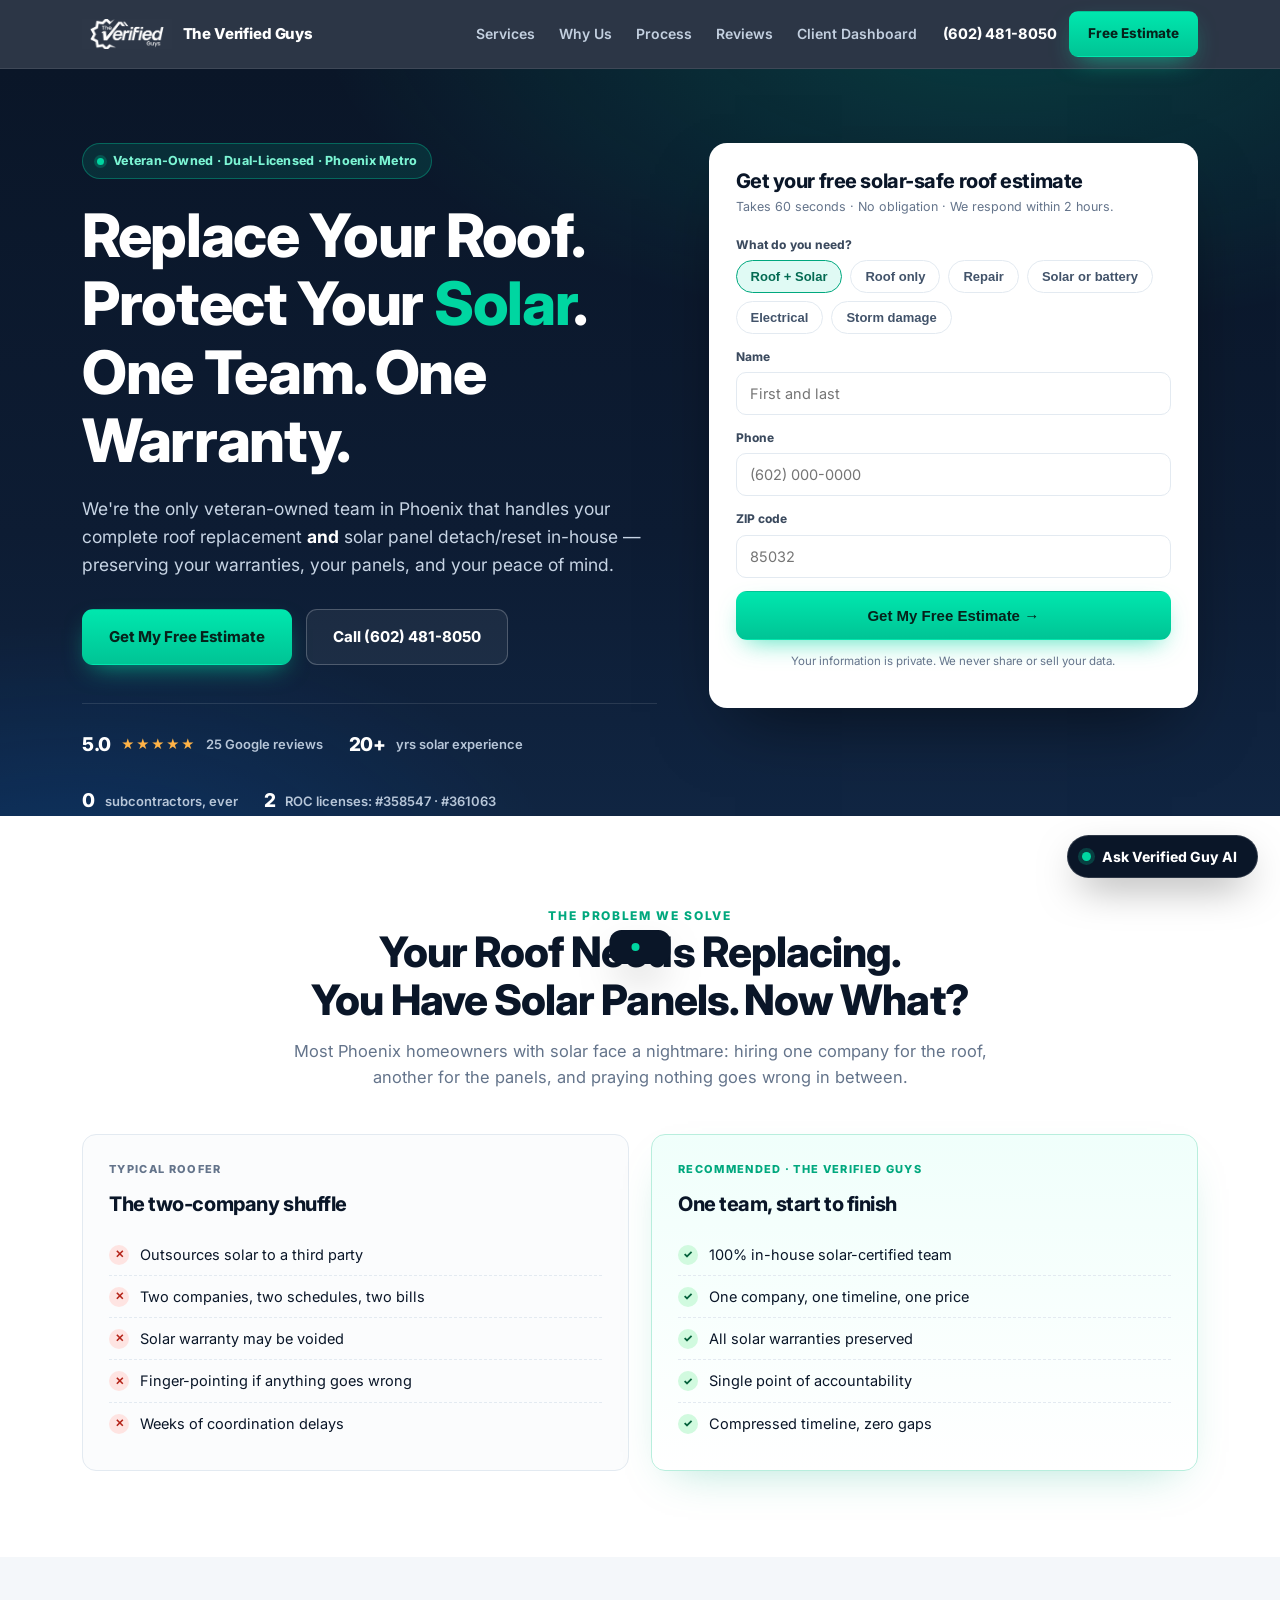
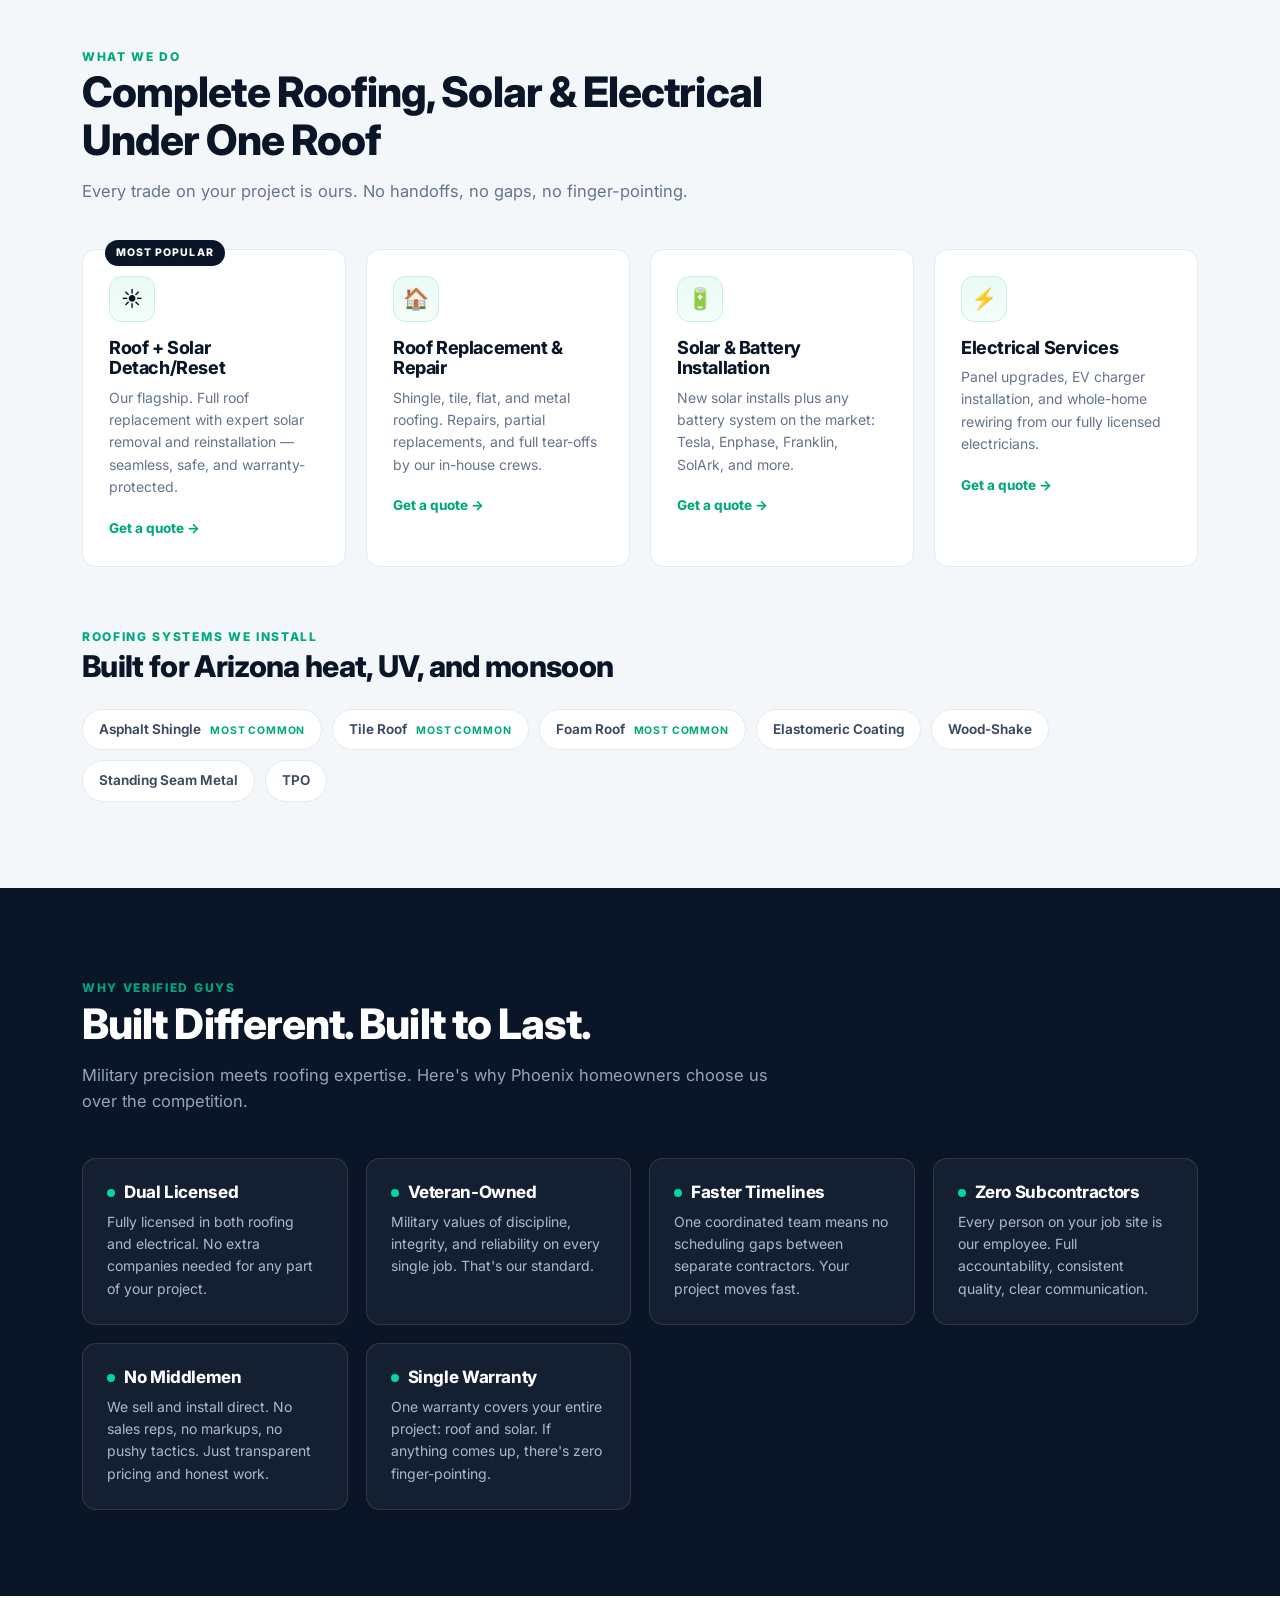
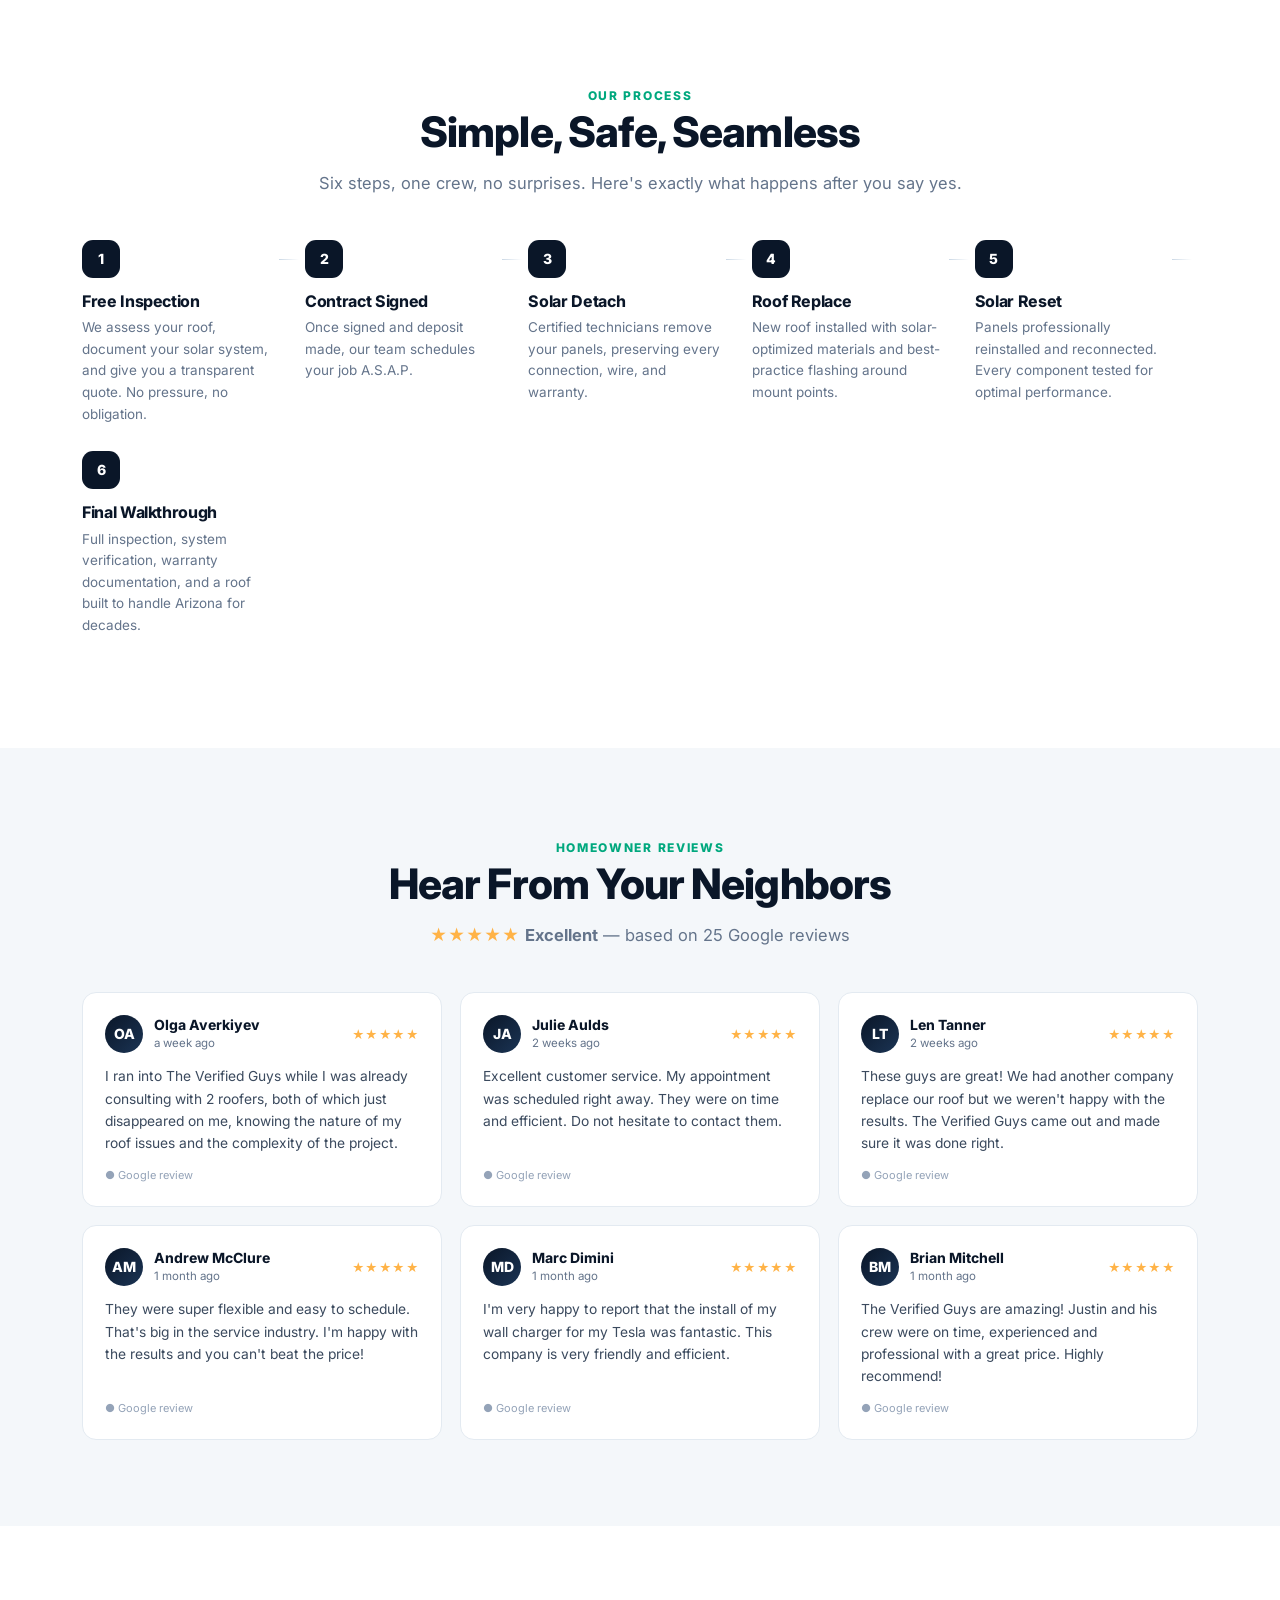
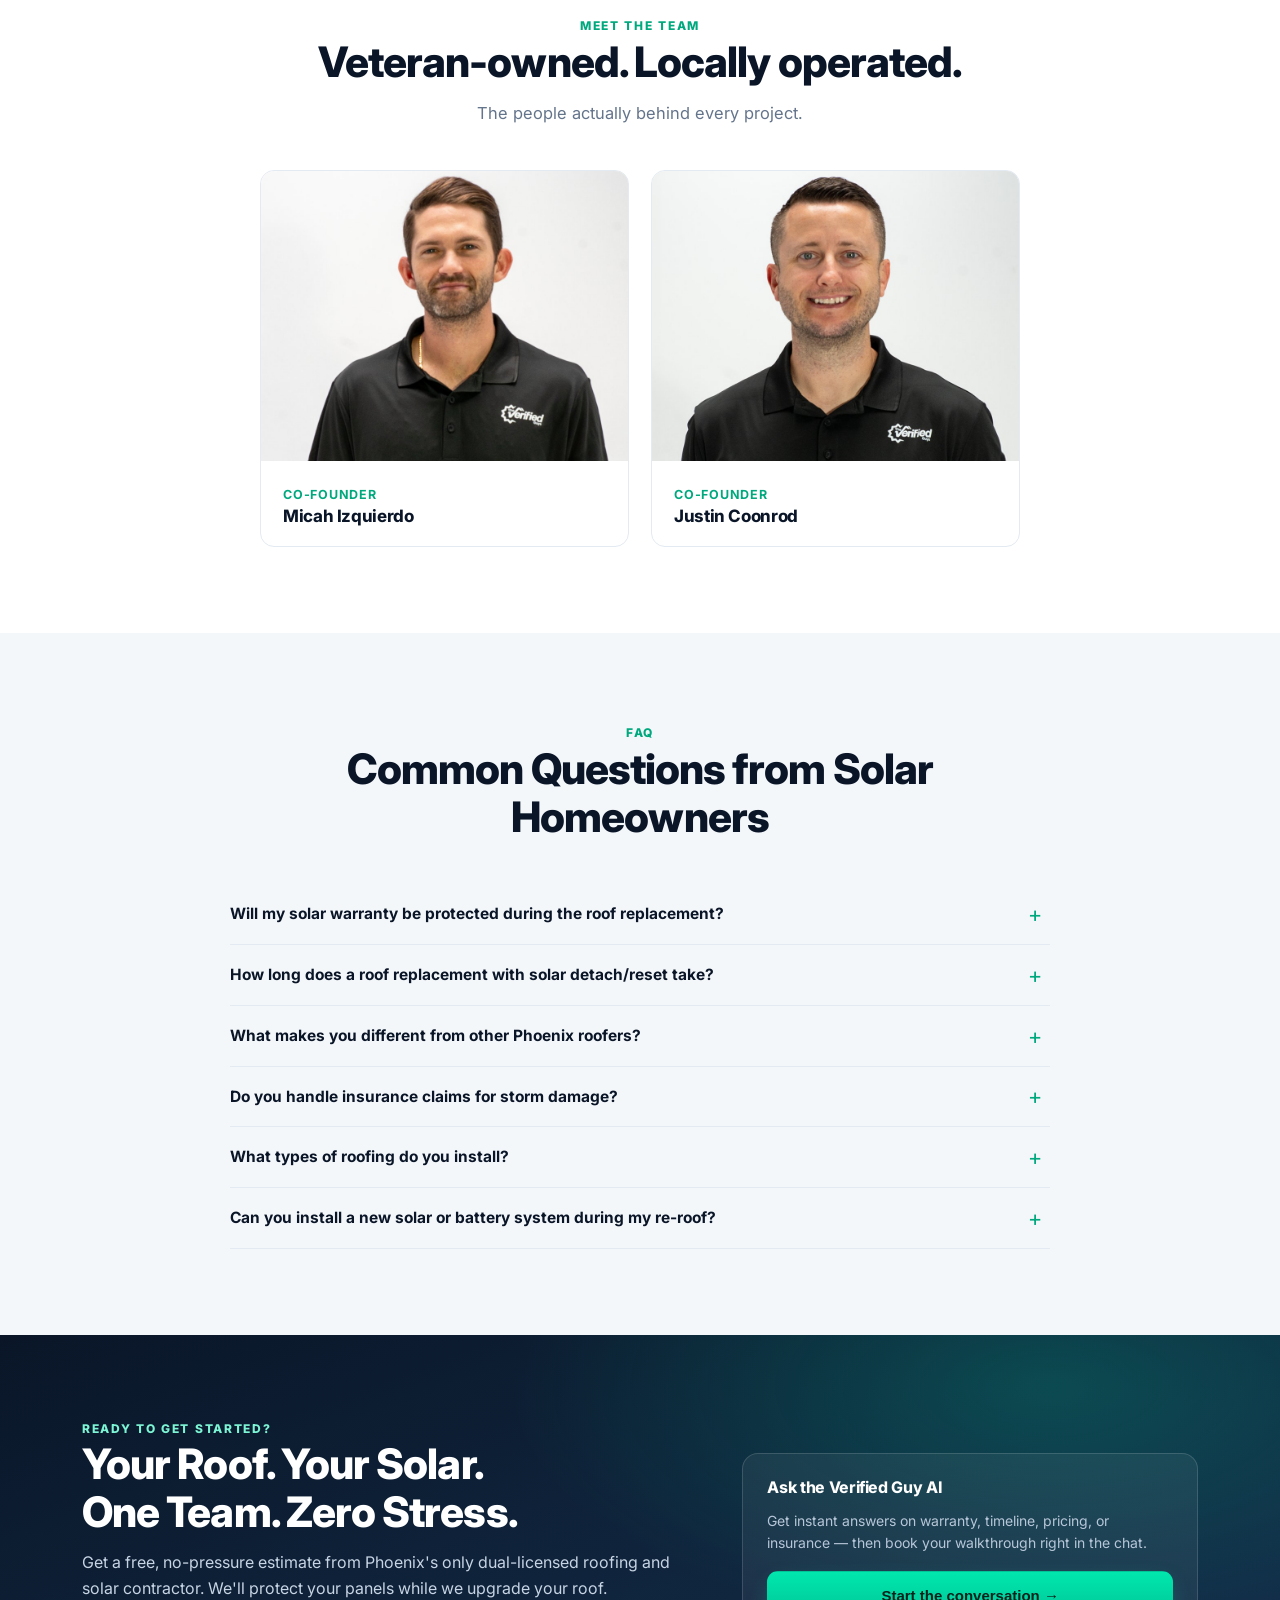
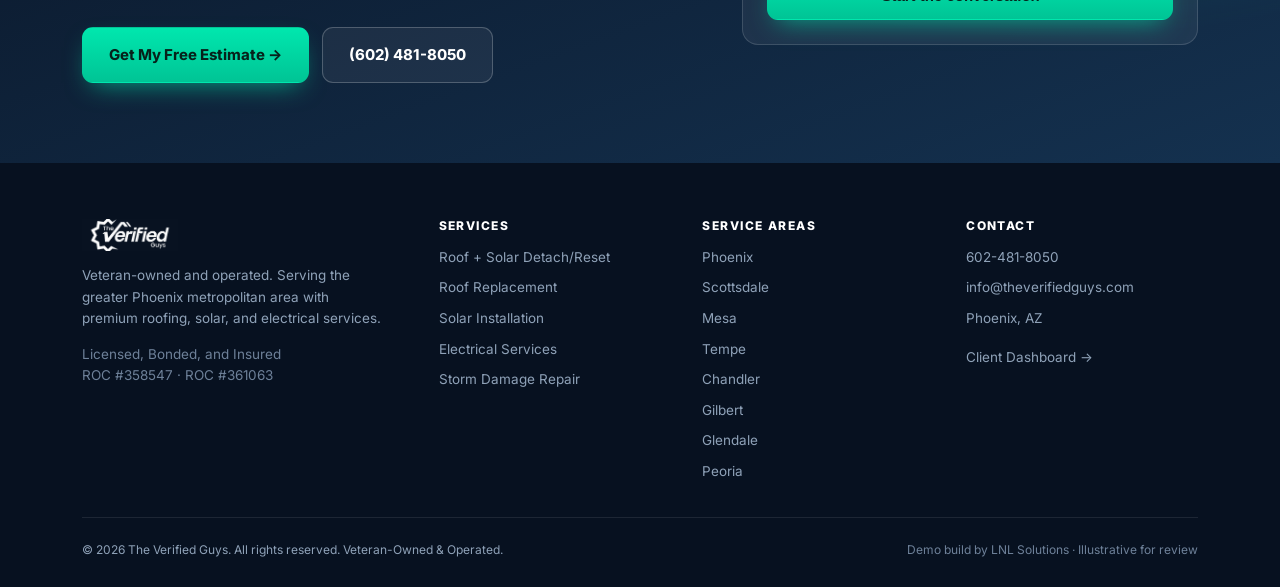
==== index.html @ 7037f5db "The Verified Guys — funnel site demo + client CRM dashboard" ====
<!DOCTYPE html>
<html lang="en">
<head>
<meta charset="utf-8">
<meta name="viewport" content="width=device-width,initial-scale=1">
<title>The Verified Guys — Roof, Solar &amp; Electrical | Phoenix, AZ</title>
<meta name="description" content="Phoenix's only dual-licensed roofing and electrical contractor. Roof replacement with in-house solar detach/reset. One team, one warranty, zero subcontractors.">
<meta name="theme-color" content="#0A1628">
<meta property="og:title" content="The Verified Guys — Roof. Solar. Electrical. One Team.">
<meta property="og:description" content="Replace your roof. Protect your solar. One team, one warranty. Veteran-owned, dual-licensed in Phoenix.">
<link rel="icon" href="assets/img/logo.png">
<link rel="preconnect" href="https://fonts.googleapis.com">
<link rel="preconnect" href="https://fonts.gstatic.com" crossorigin>
<link href="https://fonts.googleapis.com/css2?family=Inter:wght@400;500;600;700;800&display=swap" rel="stylesheet">
<link rel="stylesheet" href="assets/css/site.css">
<script type="application/ld+json">
{
  "@context":"https://schema.org",
  "@type":"RoofingContractor",
  "name":"The Verified Guys",
  "description":"Veteran-owned, dual-licensed roofing and electrical contractor serving the greater Phoenix metro. Roof replacement with in-house solar detach and reset.",
  "telephone":"+1-602-481-8050",
  "url":"https://theverifiedguys.com",
  "areaServed":["Phoenix","Scottsdale","Mesa","Tempe","Chandler","Gilbert","Glendale","Peoria"],
  "address":{"@type":"PostalAddress","addressLocality":"Phoenix","addressRegion":"AZ","addressCountry":"US"},
  "aggregateRating":{"@type":"AggregateRating","ratingValue":"5.0","reviewCount":"25"}
}
</script>
</head>
<body>

<header class="nav">
  <div class="wrap nav__in">
    <a class="nav__logo" href="#top"><img src="assets/img/logo.png" alt="The Verified Guys"> The Verified Guys</a>
    <nav class="nav__links" id="navlinks">
      <a href="#services">Services</a>
      <a href="#why">Why Us</a>
      <a href="#process">Process</a>
      <a href="#reviews">Reviews</a>
      <a href="crm.html">Client Dashboard</a>
    </nav>
    <div class="nav__cta">
      <a class="nav__tel" href="tel:+16024818050">(602) 481-8050</a>
      <a class="btn btn--primary btn--sm" href="#quote">Free Estimate</a>
      <button class="burger" id="burger" aria-label="Menu">☰</button>
    </div>
  </div>
</header>

<section class="hero" id="top">
  <div class="wrap">
    <div class="hero__grid">
      <div>
        <span class="badge"><i></i> Veteran-Owned · Dual-Licensed · Phoenix Metro</span>
        <h1>Replace Your Roof.<br>Protect Your <span class="hl">Solar</span>.<br>One Team. One Warranty.</h1>
        <p class="hero__sub">We're the only veteran-owned team in Phoenix that handles your complete roof replacement <strong>and</strong> solar panel detach/reset in-house — preserving your warranties, your panels, and your peace of mind.</p>
        <div class="hero__cta">
          <a class="btn btn--primary" href="#quote">Get My Free Estimate</a>
          <a class="btn btn--ghost" href="tel:+16024818050">Call (602) 481-8050</a>
        </div>
        <div class="trust">
          <div class="trust__i"><b>5.0</b><span class="stars">★★★★★</span> 25 Google reviews</div>
          <div class="trust__i"><b>20+</b> yrs solar experience</div>
          <div class="trust__i"><b>0</b> subcontractors, ever</div>
          <div class="trust__i"><b>2</b> ROC licenses: #358547 · #361063</div>
        </div>
      </div>

      <div class="card-form" id="quote">
        <h3>Get your free solar-safe roof estimate</h3>
        <p class="hint">Takes 60 seconds · No obligation · We respond within 2 hours.</p>
        <form id="quoteForm" novalidate>
          <div class="field">
            <label>What do you need?</label>
            <div class="chips" id="needChips">
              <button type="button" class="chip-opt on" data-need="Roof + Solar Detach/Reset">Roof + Solar</button>
              <button type="button" class="chip-opt" data-need="Roof Replacement">Roof only</button>
              <button type="button" class="chip-opt" data-need="Roof Repair">Repair</button>
              <button type="button" class="chip-opt" data-need="Solar & Battery">Solar or battery</button>
              <button type="button" class="chip-opt" data-need="Electrical">Electrical</button>
              <button type="button" class="chip-opt" data-need="Storm Damage">Storm damage</button>
            </div>
          </div>
          <div class="field"><label for="qName">Name</label><input id="qName" required placeholder="First and last"></div>
          <div class="field"><label for="qPhone">Phone</label><input id="qPhone" type="tel" required placeholder="(602) 000-0000"></div>
          <div class="field"><label for="qZip">ZIP code</label><input id="qZip" inputmode="numeric" required placeholder="85032"></div>
          <button class="btn btn--primary" style="width:100%" type="submit">Get My Free Estimate →</button>
          <p class="form-note">Your information is private. We never share or sell your data.</p>
        </form>
      </div>
    </div>
  </div>
</section>

<section class="sec" id="problem">
  <div class="wrap">
    <div class="head center reveal">
      <span class="eyebrow">The problem we solve</span>
      <h2>Your Roof Needs Replacing.<br>You Have Solar Panels. Now What?</h2>
      <p>Most Phoenix homeowners with solar face a nightmare: hiring one company for the roof, another for the panels, and praying nothing goes wrong in between.</p>
    </div>
    <div class="vs reveal">
      <div class="vs__col vs__col--bad">
        <div class="vs__tag">Typical roofer</div>
        <h3>The two-company shuffle</h3>
        <ul>
          <li><span class="ic ic--no">✕</span> Outsources solar to a third party</li>
          <li><span class="ic ic--no">✕</span> Two companies, two schedules, two bills</li>
          <li><span class="ic ic--no">✕</span> Solar warranty may be voided</li>
          <li><span class="ic ic--no">✕</span> Finger-pointing if anything goes wrong</li>
          <li><span class="ic ic--no">✕</span> Weeks of coordination delays</li>
        </ul>
      </div>
      <div class="vs__col vs__col--good">
        <div class="vs__tag">Recommended · The Verified Guys</div>
        <h3>One team, start to finish</h3>
        <ul>
          <li><span class="ic ic--yes">✓</span> 100% in-house solar-certified team</li>
          <li><span class="ic ic--yes">✓</span> One company, one timeline, one price</li>
          <li><span class="ic ic--yes">✓</span> All solar warranties preserved</li>
          <li><span class="ic ic--yes">✓</span> Single point of accountability</li>
          <li><span class="ic ic--yes">✓</span> Compressed timeline, zero gaps</li>
        </ul>
      </div>
    </div>
  </div>
</section>

<section class="sec sec--mist" id="services">
  <div class="wrap">
    <div class="head reveal">
      <span class="eyebrow">What we do</span>
      <h2>Complete Roofing, Solar &amp; Electrical Under One Roof</h2>
      <p>Every trade on your project is ours. No handoffs, no gaps, no finger-pointing.</p>
    </div>
    <div class="cards">
      <article class="svc reveal">
        <div class="svc__flag">Most popular</div>
        <div class="svc__ico">☀️</div>
        <h3>Roof + Solar Detach/Reset</h3>
        <p>Our flagship. Full roof replacement with expert solar removal and reinstallation — seamless, safe, and warranty-protected.</p>
        <a class="svc__link" href="#quote">Get a quote →</a>
      </article>
      <article class="svc reveal">
        <div class="svc__ico">🏠</div>
        <h3>Roof Replacement &amp; Repair</h3>
        <p>Shingle, tile, flat, and metal roofing. Repairs, partial replacements, and full tear-offs by our in-house crews.</p>
        <a class="svc__link" href="#quote">Get a quote →</a>
      </article>
      <article class="svc reveal">
        <div class="svc__ico">🔋</div>
        <h3>Solar &amp; Battery Installation</h3>
        <p>New solar installs plus any battery system on the market: Tesla, Enphase, Franklin, SolArk, and more.</p>
        <a class="svc__link" href="#quote">Get a quote →</a>
      </article>
      <article class="svc reveal">
        <div class="svc__ico">⚡</div>
        <h3>Electrical Services</h3>
        <p>Panel upgrades, EV charger installation, and whole-home rewiring from our fully licensed electricians.</p>
        <a class="svc__link" href="#quote">Get a quote →</a>
      </article>
    </div>

    <div class="head reveal" style="margin-top:56px;margin-bottom:0">
      <span class="eyebrow">Roofing systems we install</span>
      <h2 style="font-size:clamp(22px,2.6vw,30px)">Built for Arizona heat, UV, and monsoon</h2>
    </div>
    <div class="roofchips reveal">
      <span class="roofchip">Asphalt Shingle <b>Most common</b></span>
      <span class="roofchip">Tile Roof <b>Most common</b></span>
      <span class="roofchip">Foam Roof <b>Most common</b></span>
      <span class="roofchip">Elastomeric Coating</span>
      <span class="roofchip">Wood-Shake</span>
      <span class="roofchip">Standing Seam Metal</span>
      <span class="roofchip">TPO</span>
    </div>
  </div>
</section>

<section class="sec sec--ink" id="why">
  <div class="wrap">
    <div class="head reveal">
      <span class="eyebrow">Why verified guys</span>
      <h2 style="color:#fff">Built Different. Built to Last.</h2>
      <p class="muted">Military precision meets roofing expertise. Here's why Phoenix homeowners choose us over the competition.</p>
    </div>
    <div class="why">
      <div class="why__i reveal"><h3><span class="dot"></span>Dual Licensed</h3><p>Fully licensed in both roofing and electrical. No extra companies needed for any part of your project.</p></div>
      <div class="why__i reveal"><h3><span class="dot"></span>Veteran-Owned</h3><p>Military values of discipline, integrity, and reliability on every single job. That's our standard.</p></div>
      <div class="why__i reveal"><h3><span class="dot"></span>Faster Timelines</h3><p>One coordinated team means no scheduling gaps between separate contractors. Your project moves fast.</p></div>
      <div class="why__i reveal"><h3><span class="dot"></span>Zero Subcontractors</h3><p>Every person on your job site is our employee. Full accountability, consistent quality, clear communication.</p></div>
      <div class="why__i reveal"><h3><span class="dot"></span>No Middlemen</h3><p>We sell and install direct. No sales reps, no markups, no pushy tactics. Just transparent pricing and honest work.</p></div>
      <div class="why__i reveal"><h3><span class="dot"></span>Single Warranty</h3><p>One warranty covers your entire project: roof and solar. If anything comes up, there's zero finger-pointing.</p></div>
    </div>
  </div>
</section>

<section class="sec" id="process">
  <div class="wrap">
    <div class="head center reveal">
      <span class="eyebrow">Our process</span>
      <h2>Simple, Safe, Seamless</h2>
      <p>Six steps, one crew, no surprises. Here's exactly what happens after you say yes.</p>
    </div>
    <div class="steps reveal">
      <div class="step"><div class="step__n">1</div><h3>Free Inspection</h3><p>We assess your roof, document your solar system, and give you a transparent quote. No pressure, no obligation.</p></div>
      <div class="step"><div class="step__n">2</div><h3>Contract Signed</h3><p>Once signed and deposit made, our team schedules your job A.S.A.P.</p></div>
      <div class="step"><div class="step__n">3</div><h3>Solar Detach</h3><p>Certified technicians remove your panels, preserving every connection, wire, and warranty.</p></div>
      <div class="step"><div class="step__n">4</div><h3>Roof Replace</h3><p>New roof installed with solar-optimized materials and best-practice flashing around mount points.</p></div>
      <div class="step"><div class="step__n">5</div><h3>Solar Reset</h3><p>Panels professionally reinstalled and reconnected. Every component tested for optimal performance.</p></div>
      <div class="step"><div class="step__n">6</div><h3>Final Walkthrough</h3><p>Full inspection, system verification, warranty documentation, and a roof built to handle Arizona for decades.</p></div>
    </div>
  </div>
</section>

<section class="sec sec--mist" id="reviews">
  <div class="wrap">
    <div class="head center reveal">
      <span class="eyebrow">Homeowner reviews</span>
      <h2>Hear From Your Neighbors</h2>
      <p><span class="stars">★★★★★</span> <strong>Excellent</strong> — based on 25 Google reviews</p>
    </div>
    <div class="revs">
      <article class="rev reveal">
        <div class="rev__top"><div class="rev__av">OA</div><div><div class="rev__who">Olga Averkiyev</div><div class="rev__when">a week ago</div></div><div class="rev__stars">★★★★★</div></div>
        <p>I ran into The Verified Guys while I was already consulting with 2 roofers, both of which just disappeared on me, knowing the nature of my roof issues and the complexity of the project.</p>
        <div class="rev__src">● Google review</div>
      </article>
      <article class="rev reveal">
        <div class="rev__top"><div class="rev__av">JA</div><div><div class="rev__who">Julie Aulds</div><div class="rev__when">2 weeks ago</div></div><div class="rev__stars">★★★★★</div></div>
        <p>Excellent customer service. My appointment was scheduled right away. They were on time and efficient. Do not hesitate to contact them.</p>
        <div class="rev__src">● Google review</div>
      </article>
      <article class="rev reveal">
        <div class="rev__top"><div class="rev__av">LT</div><div><div class="rev__who">Len Tanner</div><div class="rev__when">2 weeks ago</div></div><div class="rev__stars">★★★★★</div></div>
        <p>These guys are great! We had another company replace our roof but we weren't happy with the results. The Verified Guys came out and made sure it was done right.</p>
        <div class="rev__src">● Google review</div>
      </article>
      <article class="rev reveal">
        <div class="rev__top"><div class="rev__av">AM</div><div><div class="rev__who">Andrew McClure</div><div class="rev__when">1 month ago</div></div><div class="rev__stars">★★★★★</div></div>
        <p>They were super flexible and easy to schedule. That's big in the service industry. I'm happy with the results and you can't beat the price!</p>
        <div class="rev__src">● Google review</div>
      </article>
      <article class="rev reveal">
        <div class="rev__top"><div class="rev__av">MD</div><div><div class="rev__who">Marc Dimini</div><div class="rev__when">1 month ago</div></div><div class="rev__stars">★★★★★</div></div>
        <p>I'm very happy to report that the install of my wall charger for my Tesla was fantastic. This company is very friendly and efficient.</p>
        <div class="rev__src">● Google review</div>
      </article>
      <article class="rev reveal">
        <div class="rev__top"><div class="rev__av">BM</div><div><div class="rev__who">Brian Mitchell</div><div class="rev__when">1 month ago</div></div><div class="rev__stars">★★★★★</div></div>
        <p>The Verified Guys are amazing! Justin and his crew were on time, experienced and professional with a great price. Highly recommend!</p>
        <div class="rev__src">● Google review</div>
      </article>
    </div>
  </div>
</section>

<section class="sec" id="team">
  <div class="wrap">
    <div class="head center reveal">
      <span class="eyebrow">Meet the team</span>
      <h2>Veteran-owned. Locally operated.</h2>
      <p>The people actually behind every project.</p>
    </div>
    <div class="team">
      <article class="member reveal">
        <img src="assets/img/Profile_1.jpg" alt="Micah Izquierdo, Co-Founder">
        <div class="member__b"><span>Co-Founder</span><h3>Micah Izquierdo</h3></div>
      </article>
      <article class="member reveal">
        <img src="assets/img/Profile_2.jpg" alt="Justin Coonrod, Co-Founder">
        <div class="member__b"><span>Co-Founder</span><h3>Justin Coonrod</h3></div>
      </article>
    </div>
  </div>
</section>

<section class="sec sec--mist" id="faq">
  <div class="wrap">
    <div class="head center reveal">
      <span class="eyebrow">FAQ</span>
      <h2>Common Questions from Solar Homeowners</h2>
    </div>
    <div class="faq" id="faqList">
      <div class="q"><button>Will my solar warranty be protected during the roof replacement?</button>
        <div class="q__a"><p>Absolutely. Our in-house solar technicians are certified on all major systems including Tesla, SolarEdge, Enphase, SMA, Franklin, and SolArk. We follow manufacturer specifications exactly, so your warranty stays intact.</p></div></div>
      <div class="q"><button>How long does a roof replacement with solar detach/reset take?</button>
        <div class="q__a"><p>Most residential projects are completed in 3–7 days depending on roof size and complexity. Because our roofing and solar teams work under one schedule, there's no waiting between phases.</p></div></div>
      <div class="q"><button>What makes you different from other Phoenix roofers?</button>
        <div class="q__a"><p>We hold dual licenses in both roofing and electrical, so we can legally and expertly handle every aspect of your roof and solar system. We use zero subcontractors and back the whole project with a single warranty.</p></div></div>
      <div class="q"><button>Do you handle insurance claims for storm damage?</button>
        <div class="q__a"><p>Yes. We work with all major carriers and help you navigate the claim from documentation through completion. Our team can typically be on-site within 48 hours.</p></div></div>
      <div class="q"><button>What types of roofing do you install?</button>
        <div class="q__a"><p>Asphalt shingle, tile (concrete and clay), wood-shake, flat, foam, and metal roofing — all optimized for Arizona's heat, UV exposure, and monsoon conditions.</p></div></div>
      <div class="q"><button>Can you install a new solar or battery system during my re-roof?</button>
        <div class="q__a"><p>Absolutely. Since we hold a full electrical license and specialize in solar, we can install a brand-new system or add battery storage (Tesla Powerwall, Enphase, Franklin) as part of the same project.</p></div></div>
    </div>
  </div>
</section>

<section class="final" id="estimate">
  <div class="wrap final__in">
    <div class="reveal">
      <span class="eyebrow" style="color:#7CF5D4">Ready to get started?</span>
      <h2>Your Roof. Your Solar.<br>One Team. Zero Stress.</h2>
      <p>Get a free, no-pressure estimate from Phoenix's only dual-licensed roofing and solar contractor. We'll protect your panels while we upgrade your roof.</p>
      <div style="display:flex;gap:13px;margin-top:26px;flex-wrap:wrap">
        <a class="btn btn--primary" href="#quote">Get My Free Estimate →</a>
        <a class="btn btn--ghost" href="tel:+16024818050">(602) 481-8050</a>
      </div>
    </div>
    <div class="reveal" style="background:rgba(255,255,255,.06);border:1px solid rgba(255,255,255,.14);border-radius:16px;padding:24px">
      <h3 style="color:#fff;font-size:16px;margin-bottom:14px">Ask the Verified Guy AI</h3>
      <p style="font-size:14px;color:#B7C6D8;margin-bottom:16px">Get instant answers on warranty, timeline, pricing, or insurance — then book your walkthrough right in the chat.</p>
      <button class="btn btn--primary" style="width:100%" onclick="VG.chat.open()">Start the conversation →</button>
    </div>
  </div>
</section>

<footer class="ft">
  <div class="wrap">
    <div class="ft__grid">
      <div>
        <div class="ft__brand"><img src="assets/img/logo.png" alt="The Verified Guys"></div>
        <p style="margin:0;max-width:34ch">Veteran-owned and operated. Serving the greater Phoenix metropolitan area with premium roofing, solar, and electrical services.</p>
        <p class="ft__lic" style="margin-top:14px">Licensed, Bonded, and Insured<br>ROC #358547 · ROC #361063</p>
      </div>
      <div><h4>Services</h4><ul>
        <li><a href="#services">Roof + Solar Detach/Reset</a></li>
        <li><a href="#services">Roof Replacement</a></li>
        <li><a href="#services">Solar Installation</a></li>
        <li><a href="#services">Electrical Services</a></li>
        <li><a href="#services">Storm Damage Repair</a></li>
      </ul></div>
      <div><h4>Service Areas</h4><ul>
        <li>Phoenix</li><li>Scottsdale</li><li>Mesa</li><li>Tempe</li>
        <li>Chandler</li><li>Gilbert</li><li>Glendale</li><li>Peoria</li>
      </ul></div>
      <div><h4>Contact</h4><ul>
        <li><a href="tel:+16024818050">602-481-8050</a></li>
        <li><a href="mailto:info@theverifiedguys.com">info@theverifiedguys.com</a></li>
        <li>Phoenix, AZ</li>
        <li style="margin-top:8px"><a href="crm.html">Client Dashboard →</a></li>
      </ul></div>
    </div>
    <div class="ft__bottom">
      <span>© 2026 The Verified Guys. All rights reserved. Veteran-Owned &amp; Operated.</span>
      <span class="ft__lic">Demo build by LNL Solutions · Illustrative for review</span>
    </div>
  </div>
</footer>

<button class="chat-fab" id="chatFab"><span class="chat-fab__dot"></span> Ask Verified Guy AI</button>

<div class="chat" id="chat">
  <div class="chat__head">
    <div class="chat__av">VG</div>
    <div>
      <div class="chat__t">Verified Guy AI</div>
      <div class="chat__s"><i></i> Online now · replies instantly</div>
    </div>
    <button class="chat__x" id="chatClose" aria-label="Close">×</button>
  </div>
  <div class="chat__body" id="chatBody"></div>
  <form class="chat__foot" id="chatForm">
    <input id="chatInput" placeholder="Type your question…" autocomplete="off">
    <button class="chat__send" type="submit" aria-label="Send">→</button>
  </form>
</div>

<div class="toast" id="toast"><i></i><span id="toastText"></span></div>

<script src="assets/js/app.js"></script>
</body>
</html>
---- assets/css/site.css ----
:root{
  --ink:#0A1628; --ink2:#12253F; --ink3:#1B3454;
  --teal:#00D6A1; --teald:#00A87E; --amber:#FFB347;
  --paper:#fff; --mist:#F4F7FA; --line:#E3EAF1;
  --muted:#64748B; --ok:#12B76A; --warn:#F79009; --bad:#F04438;
  --r:14px; --shadow:0 1px 2px rgba(10,22,40,.06),0 12px 32px -12px rgba(10,22,40,.18);
  --max:1160px;
}
*{box-sizing:border-box}
html{scroll-behavior:smooth}
body{margin:0;font-family:"Inter",-apple-system,BlinkMacSystemFont,"Segoe UI",Roboto,Helvetica,Arial,sans-serif;
  color:var(--ink);background:var(--paper);line-height:1.6;-webkit-font-smoothing:antialiased}
img{max-width:100%;display:block}
a{color:inherit;text-decoration:none}
.wrap{max-width:var(--max);margin:0 auto;padding:0 22px}
.eyebrow{font-size:12px;font-weight:800;letter-spacing:.14em;text-transform:uppercase;color:var(--teald)}
h1,h2,h3,h4{line-height:1.14;letter-spacing:-.022em;margin:0}
h1{font-size:clamp(34px,5.2vw,60px);font-weight:800}
h2{font-size:clamp(26px,3.6vw,42px);font-weight:800}
h3{font-size:20px;font-weight:750}
p{margin:0 0 1em}
.muted{color:var(--muted)}
.center{text-align:center}
.sec{padding:86px 0}
.sec--mist{background:var(--mist)}
.sec--ink{background:var(--ink);color:#fff}
.sec--ink .muted{color:#93A4BD}

/* buttons */
.btn{display:inline-flex;align-items:center;justify-content:center;gap:9px;
  font-weight:750;font-size:15px;padding:15px 26px;border-radius:11px;border:1px solid transparent;
  cursor:pointer;transition:transform .14s ease,box-shadow .18s ease,background .18s ease;white-space:nowrap}
.btn:active{transform:translateY(1px)}
.btn--primary{background:linear-gradient(180deg,#00E7AE,#00C495);color:#06221B;
  box-shadow:0 10px 26px -10px rgba(0,214,161,.75)}
.btn--primary:hover{box-shadow:0 14px 32px -10px rgba(0,214,161,.9)}
.btn--ghost{background:rgba(255,255,255,.06);color:#fff;border-color:rgba(255,255,255,.22)}
.btn--ghost:hover{background:rgba(255,255,255,.12)}
.btn--light{background:#fff;color:var(--ink);border-color:var(--line);box-shadow:var(--shadow)}
.btn--sm{padding:11px 18px;font-size:13.5px;border-radius:9px}

/* nav */
.nav{position:sticky;top:0;z-index:60;background:rgba(10,22,40,.86);backdrop-filter:blur(14px);
  border-bottom:1px solid rgba(255,255,255,.09)}
.nav__in{display:flex;align-items:center;gap:26px;height:68px}
.nav__logo{display:flex;align-items:center;gap:11px;font-weight:800;color:#fff;font-size:15px;letter-spacing:-.01em}
.nav__logo img{height:30px;width:auto;filter:brightness(0) invert(1)}
.nav__links{display:flex;gap:24px;margin-left:auto;font-size:14px;color:#C3D0E0;font-weight:600}
.nav__links a:hover{color:#fff}
.nav__cta{display:flex;align-items:center;gap:12px}
.nav__tel{color:#fff;font-weight:750;font-size:14.5px;display:flex;align-items:center;gap:7px}
.burger{display:none;background:none;border:0;color:#fff;font-size:24px;cursor:pointer}
@media(max-width:940px){
  .nav__links{display:none}.nav__links.open{display:flex;position:absolute;top:68px;left:0;right:0;
    flex-direction:column;background:var(--ink2);padding:18px 22px;gap:16px;border-bottom:1px solid rgba(255,255,255,.1)}
  .burger{display:block;margin-left:auto}.nav__tel{display:none}
}

/* hero */
.hero{position:relative;background:
  radial-gradient(1100px 520px at 78% -8%,rgba(0,214,161,.20),transparent 62%),
  radial-gradient(800px 420px at 6% 108%,rgba(0,120,255,.16),transparent 60%),
  linear-gradient(180deg,#0A1628 0%,#0D1C33 62%,#102542 100%);
  color:#fff;overflow:hidden;padding:74px 0 0}
.hero__grid{display:grid;grid-template-columns:1.08fr .92fr;gap:52px;align-items:start}
@media(max-width:960px){.hero__grid{grid-template-columns:1fr;gap:36px}}
.badge{display:inline-flex;align-items:center;gap:9px;background:rgba(0,214,161,.12);
  border:1px solid rgba(0,214,161,.34);color:#7CF5D4;font-size:12.5px;font-weight:750;
  padding:7px 14px;border-radius:999px;margin-bottom:22px;letter-spacing:.02em}
.badge i{width:7px;height:7px;border-radius:50%;background:var(--teal);box-shadow:0 0 0 3px rgba(0,214,161,.22)}
.hero h1 .hl{color:var(--teal)}
.hero__sub{font-size:17.5px;color:#C7D4E4;max-width:56ch;margin-top:20px}
.hero__sub strong{color:#fff}
.hero__cta{display:flex;gap:14px;margin-top:30px;flex-wrap:wrap}
.trust{display:flex;gap:26px;margin-top:38px;padding-top:26px;border-top:1px solid rgba(255,255,255,.11);flex-wrap:wrap}
.trust__i{display:flex;align-items:center;gap:10px;font-size:13px;color:#B7C6D8;font-weight:600}
.trust__i b{color:#fff;font-size:19px;font-weight:800;letter-spacing:-.02em}
.stars{color:var(--amber);letter-spacing:1px}

/* estimate card */
.card-form{background:#fff;color:var(--ink);border-radius:18px;padding:26px;
  box-shadow:0 30px 70px -26px rgba(0,0,0,.55);border:1px solid rgba(255,255,255,.6)}
.card-form h3{font-size:20px;margin-bottom:4px}
.card-form .hint{font-size:12.5px;color:var(--muted);margin-bottom:18px}
.field{margin-bottom:13px}
.field label{display:block;font-size:12px;font-weight:750;color:#3B4A5E;margin-bottom:6px;letter-spacing:.01em}
.field input,.field select,.field textarea{width:100%;padding:12px 13px;border:1.5px solid var(--line);
  border-radius:10px;font-size:14.5px;font-family:inherit;color:var(--ink);background:#fff;transition:border .15s,box-shadow .15s}
.field input:focus,.field select:focus,.field textarea:focus{outline:0;border-color:var(--teald);
  box-shadow:0 0 0 4px rgba(0,214,161,.14)}
.chips{display:flex;flex-wrap:wrap;gap:8px}
.chip-opt{border:1.5px solid var(--line);background:#fff;border-radius:999px;padding:8px 14px;
  font-size:13px;font-weight:650;color:#42536A;cursor:pointer;transition:.15s}
.chip-opt:hover{border-color:#BFD3E3}
.chip-opt.on{background:rgba(0,214,161,.12);border-color:var(--teald);color:#046B52}
.form-note{font-size:11.5px;color:var(--muted);text-align:center;margin-top:12px}

/* sections */
.head{max-width:720px;margin-bottom:44px}
.head.center{margin-inline:auto}
.head p{font-size:16.5px;color:var(--muted);margin-top:14px}

/* compare */
.vs{display:grid;grid-template-columns:1fr 1fr;gap:22px}
@media(max-width:820px){.vs{grid-template-columns:1fr}}
.vs__col{border-radius:var(--r);padding:26px;border:1px solid var(--line);background:#fff}
.vs__col--bad{background:#FBFCFD}
.vs__col--good{background:linear-gradient(180deg,#F0FFFB,#fff);border-color:#B8EEDD;
  box-shadow:0 18px 44px -22px rgba(0,168,126,.35);position:relative}
.vs__tag{font-size:11px;font-weight:800;letter-spacing:.12em;text-transform:uppercase;color:var(--muted);margin-bottom:14px}
.vs__col--good .vs__tag{color:var(--teald)}
.vs__col h3{margin-bottom:18px}
.vs li{list-style:none;display:flex;gap:11px;padding:9px 0;font-size:14.5px;border-bottom:1px dashed var(--line)}
.vs li:last-child{border:0}
.vs ul{margin:0;padding:0}
.ic{flex:0 0 20px;height:20px;border-radius:50%;display:grid;place-items:center;font-size:11px;font-weight:800;margin-top:2px}
.ic--no{background:#FEE4E2;color:#B42318}
.ic--yes{background:#D1FADF;color:#05603A}

/* service cards */
.cards{display:grid;grid-template-columns:repeat(auto-fit,minmax(250px,1fr));gap:20px}
.svc{background:#fff;border:1px solid var(--line);border-radius:var(--r);padding:26px;position:relative;
  transition:transform .18s ease,box-shadow .18s ease,border-color .18s}
.svc:hover{transform:translateY(-3px);box-shadow:var(--shadow);border-color:#CDE3F1}
.svc__flag{position:absolute;top:-10px;left:22px;background:var(--ink);color:#fff;font-size:10.5px;
  font-weight:800;letter-spacing:.1em;text-transform:uppercase;padding:5px 11px;border-radius:999px}
.svc__ico{width:46px;height:46px;border-radius:12px;display:grid;place-items:center;margin-bottom:16px;
  background:linear-gradient(180deg,#E9FBF6,#F4FDFA);border:1px solid #CBEFE4;font-size:21px}
.svc h3{font-size:18px;margin-bottom:8px}
.svc p{font-size:14px;color:var(--muted);margin:0 0 16px}
.svc__link{font-size:13.5px;font-weight:750;color:var(--teald);display:inline-flex;gap:6px;align-items:center}

.roofchips{display:flex;flex-wrap:wrap;gap:10px;margin-top:26px}
.roofchip{background:#fff;border:1px solid var(--line);border-radius:999px;padding:9px 16px;font-size:13.5px;font-weight:650;color:#3A4A5F}
.roofchip b{color:var(--teald);font-size:10.5px;letter-spacing:.08em;text-transform:uppercase;margin-left:6px}

/* why grid */
.why{display:grid;grid-template-columns:repeat(auto-fit,minmax(260px,1fr));gap:18px}
.why__i{background:rgba(255,255,255,.045);border:1px solid rgba(255,255,255,.11);border-radius:var(--r);padding:24px}
.why__i h3{font-size:17px;color:#fff;margin-bottom:8px;display:flex;align-items:center;gap:9px}
.why__i p{font-size:14px;color:#A9BACE;margin:0}
.why__i .dot{width:8px;height:8px;border-radius:50%;background:var(--teal);flex:0 0 8px}

/* process */
.steps{display:grid;grid-template-columns:repeat(auto-fit,minmax(200px,1fr));gap:0;counter-reset:s}
.step{padding:0 22px 26px 0;position:relative}
.step__n{width:38px;height:38px;border-radius:11px;background:var(--ink);color:#fff;display:grid;place-items:center;
  font-weight:800;font-size:14px;margin-bottom:14px}
.step h3{font-size:16px;margin-bottom:7px}
.step p{font-size:13.5px;color:var(--muted);margin:0}
@media(min-width:900px){
  .step{padding-right:26px}
  .step:not(:last-child):after{content:"";position:absolute;right:6px;top:19px;width:20px;height:1px;
    background:linear-gradient(90deg,#CBD8E5,transparent)}
}

/* reviews */
.revs{display:grid;grid-template-columns:repeat(auto-fit,minmax(300px,1fr));gap:18px}
.rev{background:#fff;border:1px solid var(--line);border-radius:var(--r);padding:22px;display:flex;flex-direction:column;gap:12px}
.rev__top{display:flex;align-items:center;gap:11px}
.rev__av{width:38px;height:38px;border-radius:50%;background:linear-gradient(135deg,#0A1628,#1B3454);color:#fff;
  display:grid;place-items:center;font-weight:800;font-size:14px;flex:0 0 38px}
.rev__who{font-weight:750;font-size:14px;line-height:1.2}
.rev__when{font-size:11.5px;color:var(--muted)}
.rev__stars{color:var(--amber);font-size:12px;letter-spacing:.5px;margin-left:auto}
.rev p{font-size:13.8px;color:#3B4A5E;margin:0;line-height:1.62}
.rev__src{font-size:11px;color:#94A3B8;display:flex;align-items:center;gap:5px;margin-top:auto}

/* team */
.team{display:grid;grid-template-columns:repeat(2,minmax(0,1fr));gap:22px;max-width:760px;margin:0 auto}
@media(max-width:640px){.team{grid-template-columns:1fr}}
.member{background:#fff;border:1px solid var(--line);border-radius:var(--r);overflow:hidden}
.member img{width:100%;height:290px;object-fit:cover;object-position:center 18%}
.member__b{padding:20px 22px}
.member__b h3{font-size:17px}
.member__b span{font-size:12.5px;font-weight:700;color:var(--teald);letter-spacing:.06em;text-transform:uppercase}

/* faq */
.faq{max-width:820px;margin:0 auto}
.q{border-bottom:1px solid var(--line)}
.q button{width:100%;background:none;border:0;padding:19px 44px 19px 0;text-align:left;font-size:15.5px;
  font-weight:700;color:var(--ink);cursor:pointer;position:relative;font-family:inherit;line-height:1.4}
.q button:after{content:"+";position:absolute;right:8px;top:50%;transform:translateY(-50%);
  font-size:22px;font-weight:400;color:var(--teald);transition:transform .2s}
.q.open button:after{transform:translateY(-50%) rotate(45deg)}
.q__a{max-height:0;overflow:hidden;transition:max-height .28s ease}
.q__a p{padding:0 30px 20px 0;font-size:14.3px;color:var(--muted);margin:0}
.q.open .q__a{max-height:340px}

/* final cta */
.final{background:
  radial-gradient(900px 420px at 82% 12%,rgba(0,214,161,.22),transparent 60%),
  linear-gradient(160deg,#0A1628,#14314F);color:#fff;padding:80px 0}
.final__in{display:grid;grid-template-columns:1.15fr .85fr;gap:44px;align-items:center}
@media(max-width:880px){.final__in{grid-template-columns:1fr}}
.final h2{color:#fff}
.final p{color:#C7D4E4;font-size:16px;margin-top:14px}

/* footer */
.ft{background:#071120;color:#8FA2B8;padding:56px 0 28px;font-size:13.5px}
.ft__grid{display:grid;grid-template-columns:1.4fr 1fr 1fr 1fr;gap:32px;padding-bottom:34px;border-bottom:1px solid rgba(255,255,255,.09)}
@media(max-width:820px){.ft__grid{grid-template-columns:1fr 1fr;gap:26px}}
.ft h4{color:#fff;font-size:12px;letter-spacing:.12em;text-transform:uppercase;margin-bottom:14px;font-weight:800}
.ft a:hover{color:#fff}
.ft ul{list-style:none;margin:0;padding:0;display:grid;gap:9px}
.ft__brand img{height:32px;filter:brightness(0) invert(1);margin-bottom:14px}
.ft__bottom{display:flex;justify-content:space-between;gap:16px;padding-top:22px;font-size:12px;flex-wrap:wrap}
.ft__lic{color:#6E8199}

/* ══════════ AI CHAT ══════════ */
.chat-fab{position:fixed;right:22px;bottom:22px;z-index:90;display:flex;align-items:center;gap:11px;
  background:var(--ink);color:#fff;border:1px solid rgba(255,255,255,.14);border-radius:999px;
  padding:12px 20px 12px 14px;cursor:pointer;box-shadow:0 16px 40px -12px rgba(0,0,0,.5);
  font-family:inherit;font-size:14px;font-weight:750;transition:transform .16s}
.chat-fab:hover{transform:translateY(-2px)}
.chat-fab__dot{width:9px;height:9px;border-radius:50%;background:var(--teal);box-shadow:0 0 0 4px rgba(0,214,161,.22);animation:pulse 2s infinite}
@keyframes pulse{0%,100%{box-shadow:0 0 0 3px rgba(0,214,161,.22)}50%{box-shadow:0 0 0 7px rgba(0,214,161,.07)}}
.chat-fab__n{background:var(--teal);color:#06221B;border-radius:999px;font-size:11px;font-weight:800;
  padding:2px 7px;margin-left:2px}
.chat{position:fixed;right:22px;bottom:22px;width:394px;max-width:calc(100vw - 32px);
  height:min(640px,calc(100vh - 44px));background:#fff;border-radius:18px;overflow:hidden;z-index:95;
  display:none;flex-direction:column;box-shadow:0 32px 80px -20px rgba(10,22,40,.5);border:1px solid var(--line)}
.chat.open{display:flex;animation:up .24s ease}
@keyframes up{from{opacity:0;transform:translateY(14px)}to{opacity:1;transform:none}}
.chat__head{background:linear-gradient(160deg,#0A1628,#173855);color:#fff;padding:16px 18px;display:flex;align-items:center;gap:12px}
.chat__av{width:38px;height:38px;border-radius:11px;background:linear-gradient(160deg,#00E7AE,#00A87E);
  display:grid;place-items:center;font-weight:800;color:#06221B;font-size:15px;flex:0 0 38px}
.chat__t{font-weight:800;font-size:14.5px;line-height:1.25}
.chat__s{font-size:11.5px;color:#8FE9CF;display:flex;align-items:center;gap:5px}
.chat__s i{width:6px;height:6px;border-radius:50%;background:var(--teal)}
.chat__x{margin-left:auto;background:rgba(255,255,255,.1);border:0;color:#fff;width:30px;height:30px;
  border-radius:8px;font-size:17px;cursor:pointer;line-height:1}
.chat__body{flex:1;overflow-y:auto;padding:18px;background:#F8FAFC;display:flex;flex-direction:column;gap:11px}
.msg{max-width:86%;padding:11px 14px;border-radius:14px;font-size:13.8px;line-height:1.55;animation:up .2s ease}
.msg--bot{background:#fff;border:1px solid var(--line);border-bottom-left-radius:5px;align-self:flex-start;color:#26374B}
.msg--me{background:linear-gradient(160deg,#00D6A1,#00B78B);color:#06221B;font-weight:600;
  border-bottom-right-radius:5px;align-self:flex-end}
.msg--bot b{color:var(--ink)}
.quick{display:flex;flex-wrap:wrap;gap:7px;margin-top:2px}
.quick button{background:#fff;border:1.5px solid #D7E3EE;color:#204058;font-family:inherit;font-size:12.8px;
  font-weight:700;padding:8px 13px;border-radius:999px;cursor:pointer;transition:.14s}
.quick button:hover{border-color:var(--teald);color:#046B52;background:#F2FEFB}
.chat__foot{border-top:1px solid var(--line);padding:11px;display:flex;gap:8px;background:#fff}
.chat__foot input{flex:1;border:1.5px solid var(--line);border-radius:10px;padding:11px 13px;font-size:13.8px;
  font-family:inherit;outline:0}
.chat__foot input:focus{border-color:var(--teald);box-shadow:0 0 0 3px rgba(0,214,161,.13)}
.chat__send{background:var(--ink);border:0;color:#fff;width:42px;border-radius:10px;cursor:pointer;font-size:16px}
.chat__slots{display:grid;grid-template-columns:1fr 1fr;gap:8px;margin-top:4px;width:100%}
.chat__slots button{background:#fff;border:1.5px solid #D7E3EE;border-radius:10px;padding:10px;font-family:inherit;
  font-size:12.5px;font-weight:750;color:#204058;cursor:pointer;text-align:left;line-height:1.3}
.chat__slots button span{display:block;font-size:11px;font-weight:600;color:var(--muted)}
.chat__slots button:hover{border-color:var(--teald);background:#F2FEFB}
.typing{display:flex;gap:4px;padding:13px 15px;background:#fff;border:1px solid var(--line);border-radius:14px;
  border-bottom-left-radius:5px;align-self:flex-start;width:auto}
.typing i{width:6px;height:6px;border-radius:50%;background:#B9C7D6;animation:bl 1.2s infinite}
.typing i:nth-child(2){animation-delay:.15s}.typing i:nth-child(3){animation-delay:.3s}
@keyframes bl{0%,60%,100%{opacity:.35;transform:translateY(0)}30%{opacity:1;transform:translateY(-3px)}}
.chat__done{background:#F0FDF9;border:1px solid #B8EEDD;border-radius:12px;padding:13px;font-size:13px;color:#065F46;margin-top:6px}
.chat__done b{display:block;margin-bottom:4px;color:#046B52}

/* toast */
.toast{position:fixed;left:50%;bottom:26px;transform:translate(-50%,90px);background:var(--ink);color:#fff;
  padding:13px 22px;border-radius:12px;font-size:13.5px;font-weight:650;z-index:120;
  box-shadow:0 18px 40px -12px rgba(0,0,0,.5);transition:transform .3s cubic-bezier(.2,.9,.3,1.2);display:flex;gap:9px;align-items:center}
.toast.show{transform:translate(-50%,0)}
.toast i{width:8px;height:8px;border-radius:50%;background:var(--teal)}

.reveal{opacity:0;transform:translateY(16px);transition:opacity .5s ease,transform .5s ease}
.reveal.in{opacity:1;transform:none}
@media(prefers-reduced-motion:reduce){.reveal{opacity:1;transform:none;transition:none}}
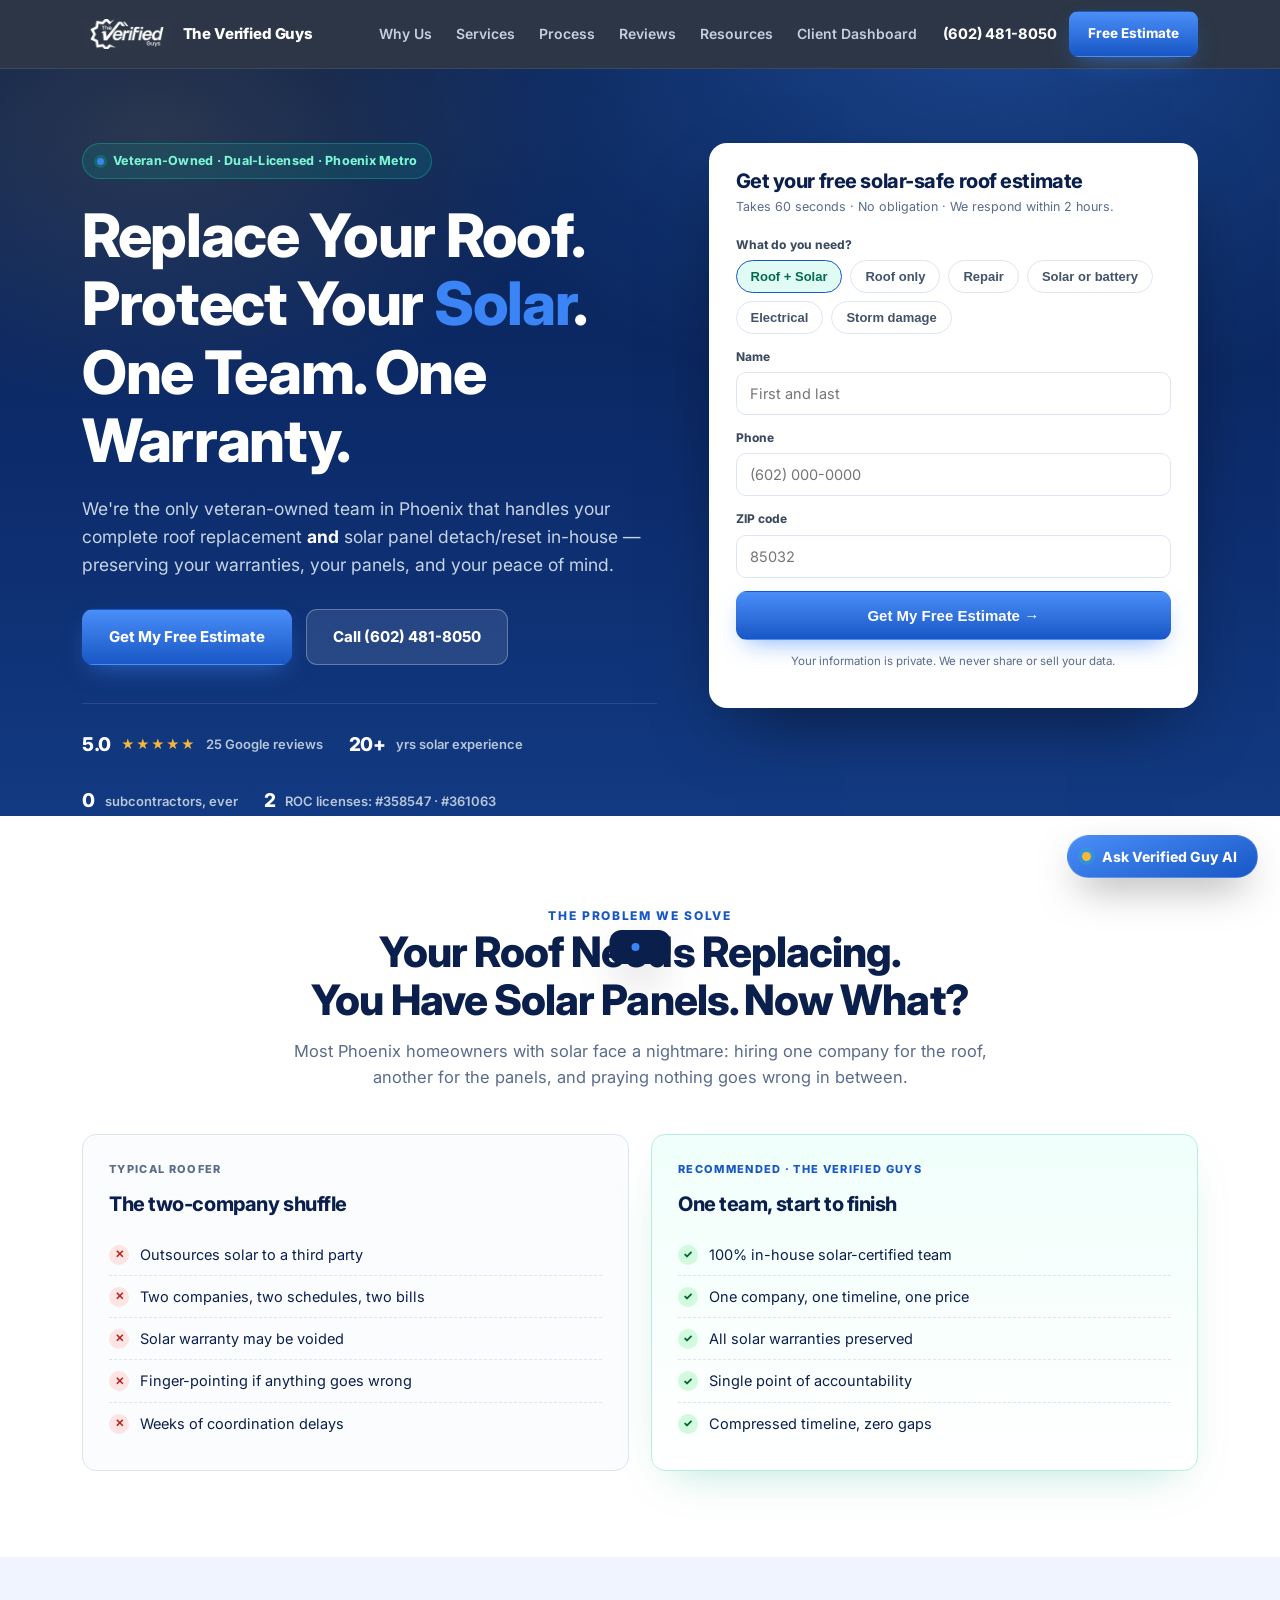
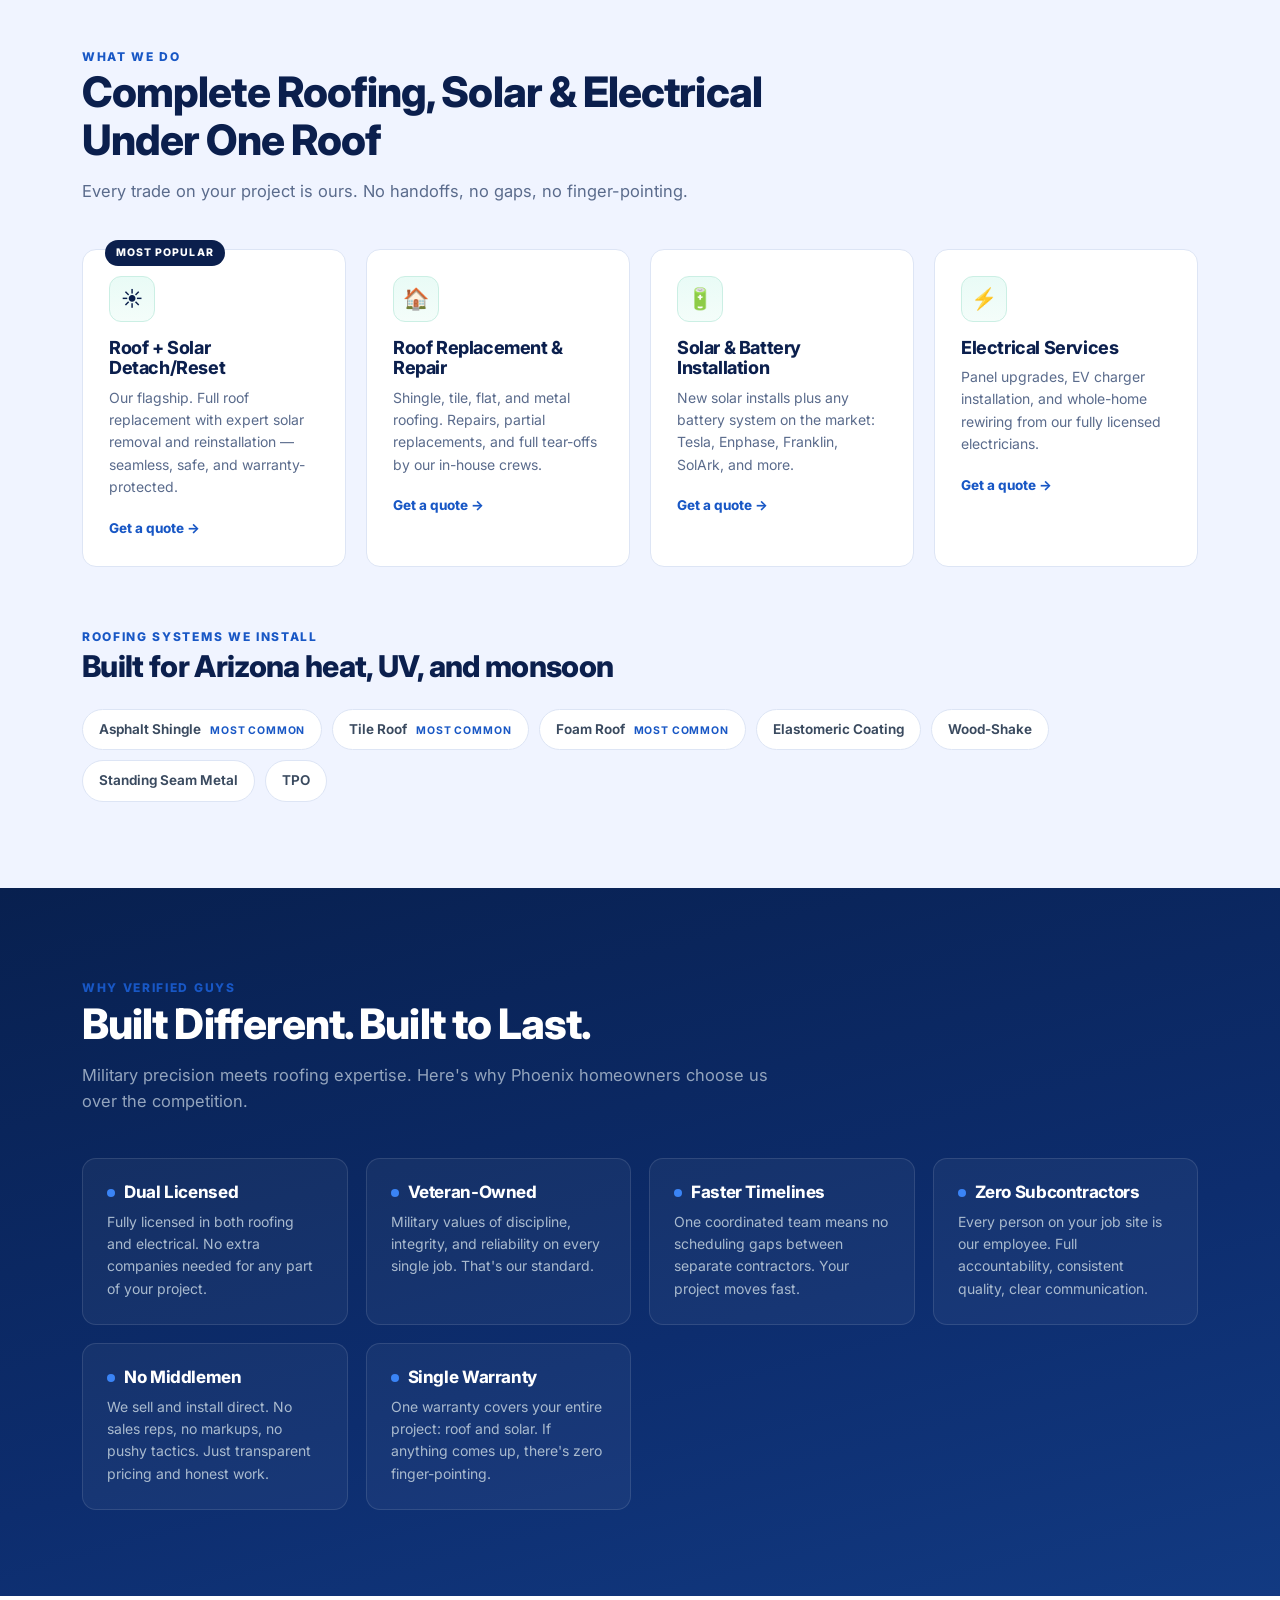
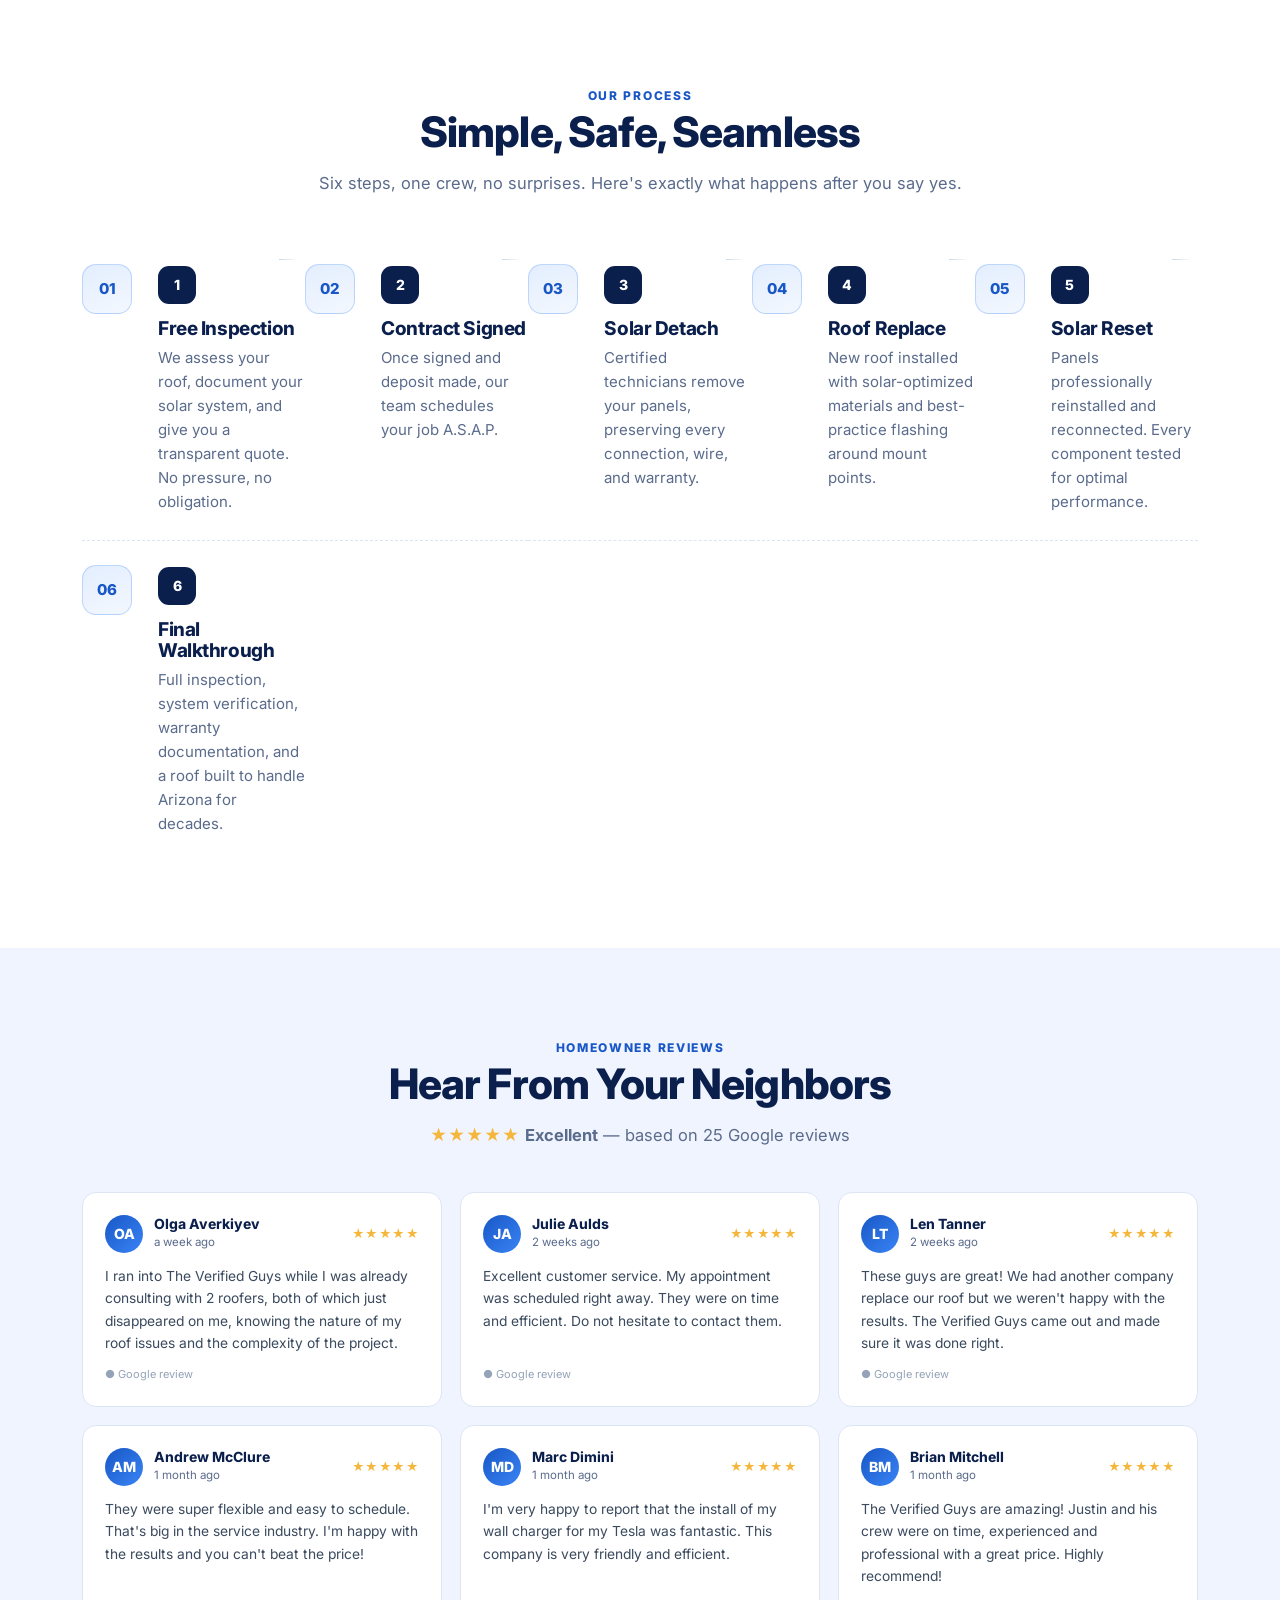
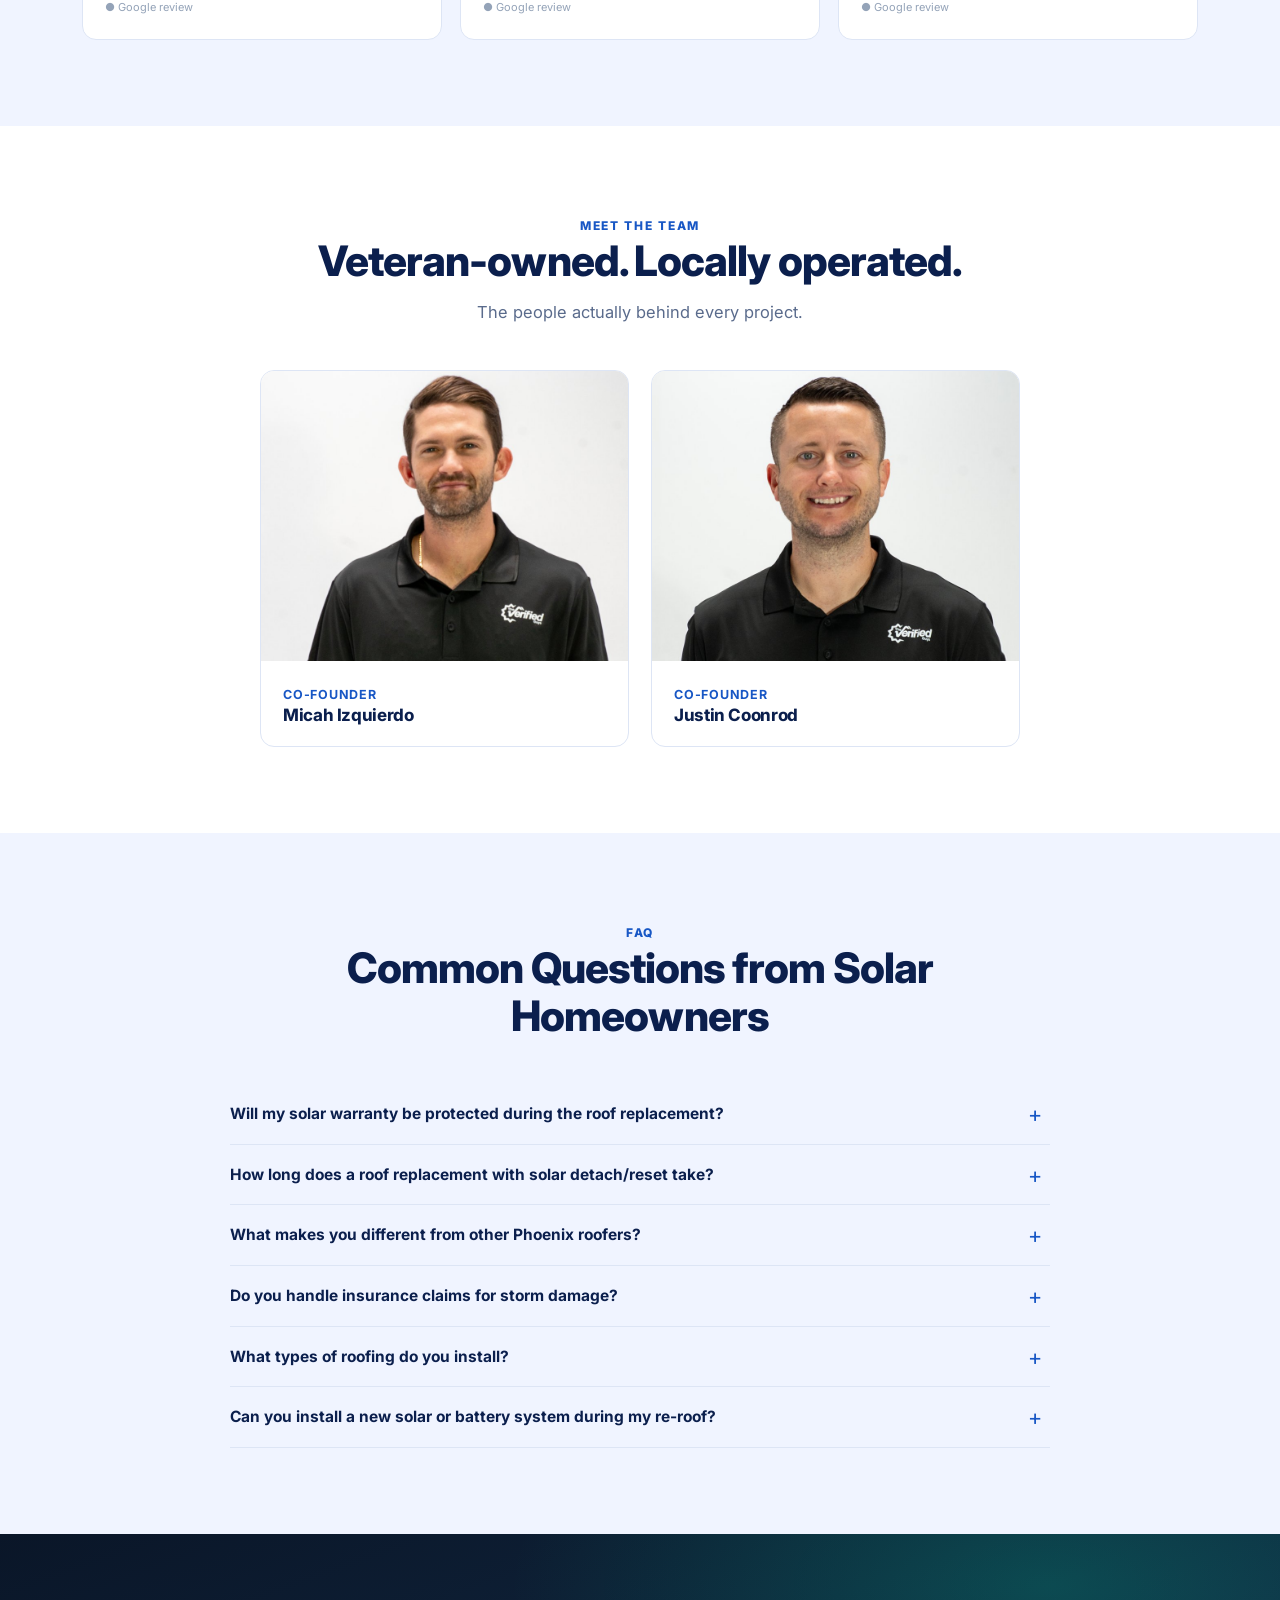
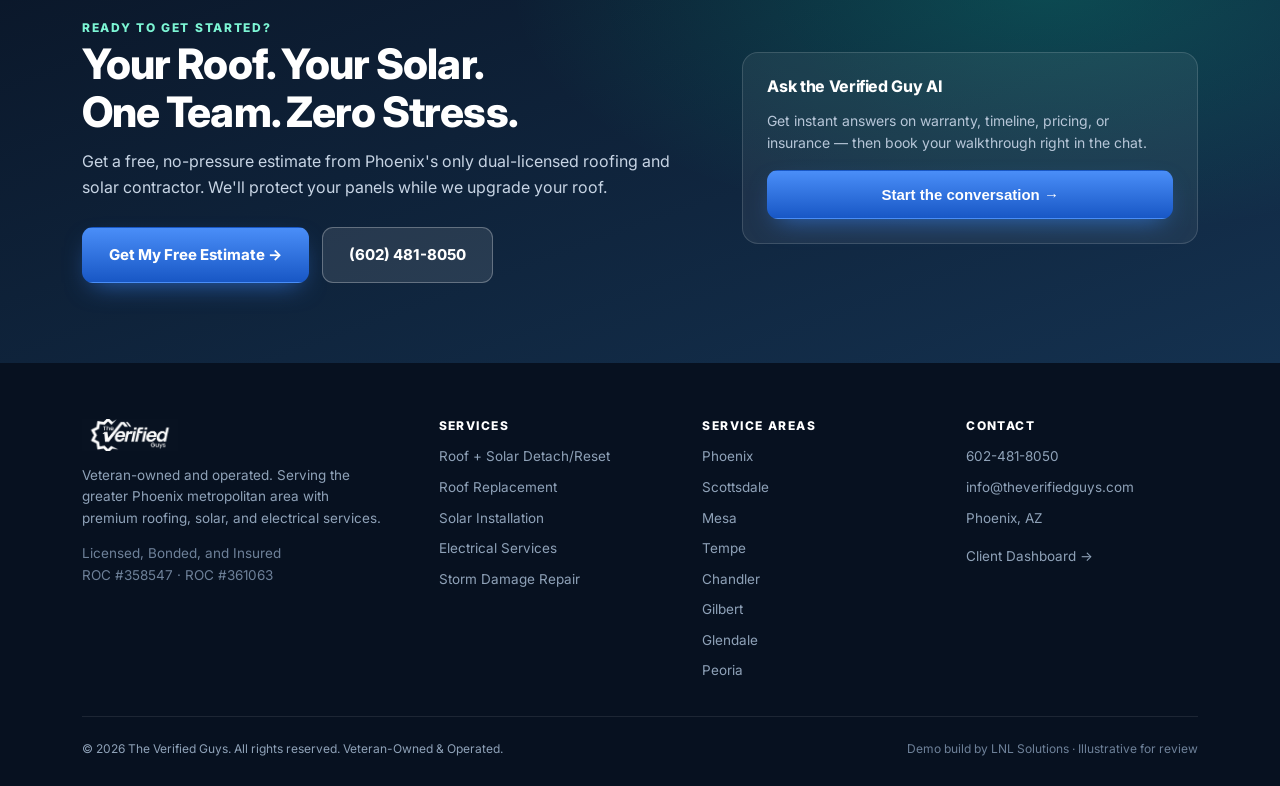
==== commit 1ea84fa3: "Restyle site to Verified Guys brand palette (blue + gold) and add per-tab pages: Why Us, Services, P" ====
--- a/index.html
+++ b/index.html
@@ -13,6 +13,7 @@
 <link rel="preconnect" href="https://fonts.gstatic.com" crossorigin>
 <link href="https://fonts.googleapis.com/css2?family=Inter:wght@400;500;600;700;800&display=swap" rel="stylesheet">
 <link rel="stylesheet" href="assets/css/site.css">
+<link rel="stylesheet" href="assets/css/brand.css">
 <script type="application/ld+json">
 {
   "@context":"https://schema.org",
@@ -33,10 +34,11 @@
   <div class="wrap nav__in">
     <a class="nav__logo" href="#top"><img src="assets/img/logo.png" alt="The Verified Guys"> The Verified Guys</a>
     <nav class="nav__links" id="navlinks">
-      <a href="#services">Services</a>
-      <a href="#why">Why Us</a>
-      <a href="#process">Process</a>
-      <a href="#reviews">Reviews</a>
+      <a href="why-us.html">Why Us</a>
+      <a href="services.html">Services</a>
+      <a href="process.html">Process</a>
+      <a href="reviews.html">Reviews</a>
+      <a href="blog.html">Resources</a>
       <a href="crm.html">Client Dashboard</a>
     </nav>
     <div class="nav__cta">
--- a/assets/css/brand.css
+++ b/assets/css/brand.css
@@ -0,0 +1,147 @@
+/* ─────────────────────────────────────────────────────────────
+   The Verified Guys — brand skin
+   Palette taken from their live site (styles.css), modernised.
+   primary  #3A84F6   deep #1857C5   footer #0D2D6E
+   accent   #F5B73B   sand #F0F4FF   cream #F8FAFF
+   ───────────────────────────────────────────────────────────── */
+
+:root{
+  --ink:#0B1F4D;          /* deep navy-blue, replaces near-black */
+  --ink2:#123A82;
+  --ink3:#1857C5;
+  --teal:#3A84F6;         /* their primary blue */
+  --teald:#1857C5;        /* their deep blue */
+  --amber:#F5B73B;        /* their gold */
+  --mist:#F0F4FF;         /* their sand */
+  --paper:#FFFFFF;
+  --line:#DDE5F5;
+  --muted:#5A6B8C;
+  --gold:#F5B73B;
+  --gold-l:#F8C95C;
+  --blue-soft:#F8FAFF;
+}
+
+/* buttons: blue primary, gold secondary */
+.btn--primary{
+  background:linear-gradient(180deg,#4A8EF8,#1857C5);
+  color:#fff;
+  box-shadow:0 10px 26px -10px rgba(58,132,246,.70);
+}
+.btn--primary:hover{box-shadow:0 16px 34px -10px rgba(58,132,246,.85)}
+.btn--gold{
+  background:linear-gradient(180deg,var(--gold-l),var(--gold));
+  color:#3A2A05;border-color:transparent;
+  box-shadow:0 10px 24px -12px rgba(245,183,59,.8);
+}
+.btn--gold:hover{box-shadow:0 14px 30px -12px rgba(245,183,59,.95)}
+.btn--ghost{background:rgba(255,255,255,.10);color:#fff;border-color:rgba(255,255,255,.28)}
+.btn--ghost:hover{background:rgba(255,255,255,.18)}
+.btn--light{background:#fff;color:var(--ink);border-color:var(--line)}
+.eyebrow{color:var(--teald)}
+.eyebrow--gold{color:#B07E10}
+
+/* hero: keep their deep navy→blue wash, drop the teal */
+.hero{
+  background:
+    radial-gradient(1100px 620px at 78% -8%,rgba(58,132,246,.38),transparent 62%),
+    radial-gradient(720px 460px at 12% 8%,rgba(245,183,59,.14),transparent 60%),
+    linear-gradient(180deg,#08204F 0%,#0D2D6E 58%,#123A82 100%);
+}
+.sec--ink{
+  background:linear-gradient(165deg,#08204F,#0D2D6E 60%,#123A82);
+}
+/* gold rule under headings */
+.rule-gold{width:56px;height:4px;border-radius:2px;background:linear-gradient(90deg,var(--gold),var(--gold-l));margin:14px 0 0}
+
+/* avatars + chat accents move from teal to blue/gold */
+.rev__av{background:linear-gradient(135deg,#1857C5,#3A84F6)}
+.chat__av{background:linear-gradient(160deg,#3A84F6,#1857C5)}
+.chat__head{background:linear-gradient(150deg,#08204F,#123A82)}
+.msg--me{background:linear-gradient(160deg,#4A8EF8,#1857C5);color:#fff;font-weight:600}
+.chat-fab{background:linear-gradient(160deg,#4A8EF8,#1857C5)}
+.chat-fab__dot{background:var(--gold)}
+
+/* gold badge / "most popular" pill */
+.pill{display:inline-flex;align-items:center;gap:6px;font-size:11px;font-weight:800;
+  letter-spacing:.06em;text-transform:uppercase;padding:5px 10px;border-radius:999px;
+  background:rgba(245,183,59,.14);color:#8A6410;border:1px solid rgba(245,183,59,.42)}
+.pill--blue{background:rgba(58,132,246,.12);color:#1857C5;border-color:rgba(58,132,246,.32)}
+
+/* cards get a hairline blue tint */
+.card{border-color:var(--line)}
+
+/* ── interior pages ─────────────────────────────────────── */
+.pagehead{
+  background:
+    radial-gradient(900px 420px at 82% -20%,rgba(58,132,246,.42),transparent 65%),
+    linear-gradient(180deg,#08204F,#0D2D6E);
+  color:#fff;padding:76px 0 64px;position:relative;overflow:hidden
+}
+.pagehead h1{font-size:clamp(32px,4.4vw,50px);margin:0 0 14px}
+.pagehead p{max-width:640px;color:#BFD2F5;font-size:17px}
+.crumbs{font-size:12.5px;font-weight:700;letter-spacing:.06em;text-transform:uppercase;color:#8FAEE8;margin-bottom:16px}
+.crumbs a{color:#BFD2F5}
+
+.split{display:grid;grid-template-columns:1.05fr .95fr;gap:48px;align-items:center}
+@media(max-width:820px){.split{grid-template-columns:1fr;gap:26px}}
+
+.statrow{display:grid;grid-template-columns:repeat(4,1fr);gap:18px}
+@media(max-width:820px){.statrow{grid-template-columns:repeat(2,1fr)}}
+.stat{padding:22px;border-radius:16px;background:#fff;border:1px solid var(--line);box-shadow:var(--shadow)}
+.stat b{display:block;font-size:30px;letter-spacing:-.02em;color:var(--ink3);line-height:1.1}
+.stat span{font-size:12.5px;font-weight:700;letter-spacing:.08em;text-transform:uppercase;color:var(--muted)}
+
+/* comparison table */
+.cmp{width:100%;border-collapse:separate;border-spacing:0;background:#fff;border:1px solid var(--line);border-radius:16px;overflow:hidden;box-shadow:var(--shadow)}
+.cmp th,.cmp td{padding:15px 18px;text-align:left;font-size:14.5px;border-bottom:1px solid var(--line);vertical-align:top}
+.cmp thead th{background:var(--mist);font-size:12px;letter-spacing:.08em;text-transform:uppercase;color:var(--muted)}
+.cmp thead th:nth-child(3){background:rgba(58,132,246,.10);color:var(--ink3)}
+.cmp td:first-child{font-weight:750;color:var(--ink)}
+.cmp td:nth-child(3){background:rgba(58,132,246,.04);font-weight:650;color:var(--ink)}
+.cmp tr:last-child td{border-bottom:0}
+
+/* numbered process */
+.steps{counter-reset:s;display:grid;gap:0}
+.step{position:relative;padding:26px 0 26px 76px;border-bottom:1px dashed var(--line)}
+.step:last-child{border-bottom:0}
+.step::before{counter-increment:s;content:counter(s,decimal-leading-zero);position:absolute;left:0;top:24px;
+  width:48px;height:48px;border-radius:14px;display:grid;place-items:center;
+  background:linear-gradient(160deg,rgba(58,132,246,.14),rgba(58,132,246,.06));
+  border:1px solid rgba(58,132,246,.28);color:var(--ink3);font-weight:800;font-size:15px}
+.step h3{margin:0 0 6px;font-size:19px}
+.step p{margin:0;color:var(--muted);font-size:15px}
+
+/* review cards */
+.revgrid{display:grid;grid-template-columns:repeat(3,1fr);gap:20px}
+@media(max-width:900px){.revgrid{grid-template-columns:1fr}}
+.revcard{background:#fff;border:1px solid var(--line);border-radius:16px;padding:22px;box-shadow:var(--shadow)}
+.revcard .stars{color:var(--gold);font-size:15px;letter-spacing:2px;margin-bottom:10px}
+.revcard p{font-size:14.5px;color:#2C3E63;margin:0 0 14px}
+.revcard footer{display:flex;align-items:center;gap:10px;font-size:13px;font-weight:700;color:var(--muted)}
+.av{width:34px;height:34px;border-radius:50%;display:grid;place-items:center;font-size:12px;font-weight:800;
+  background:linear-gradient(135deg,#1857C5,#3A84F6);color:#fff}
+
+/* blog cards */
+.postgrid{display:grid;grid-template-columns:repeat(3,1fr);gap:22px}
+@media(max-width:900px){.postgrid{grid-template-columns:1fr}}
+.post{background:#fff;border:1px solid var(--line);border-radius:16px;overflow:hidden;box-shadow:var(--shadow);display:flex;flex-direction:column}
+.post__top{height:132px;background:linear-gradient(150deg,#0D2D6E,#3A84F6);position:relative}
+.post__top span{position:absolute;left:16px;bottom:14px;font-size:11px;font-weight:800;letter-spacing:.08em;
+  text-transform:uppercase;color:#08204F;background:var(--gold);padding:4px 9px;border-radius:6px}
+.post__b{padding:20px;display:flex;flex-direction:column;gap:8px;flex:1}
+.post__b h3{font-size:17px;margin:0}
+.post__b p{font-size:14px;color:var(--muted);margin:0}
+.post__b a{margin-top:auto;font-weight:750;color:var(--ink3);font-size:14px}
+
+/* swatches (used on the PDF cover only) */
+.sw{display:flex;gap:10px;flex-wrap:wrap}
+.sw i{display:block;width:64px;height:44px;border-radius:9px;box-shadow:inset 0 0 0 1px rgba(0,0,0,.06)}
+
+/* ── utilities used by interior pages ───────────────────── */
+.grid2{display:grid;grid-template-columns:1fr 1fr;gap:20px}
+.grid3{display:grid;grid-template-columns:repeat(3,1fr);gap:20px}
+@media(max-width:900px){.grid2,.grid3{grid-template-columns:1fr}}
+.card{background:#fff;border:1px solid var(--line);border-radius:16px;padding:24px;box-shadow:var(--shadow)}
+.card h3{margin:0 0 8px;font-size:18px}
+.card p{font-size:14.5px;margin:0}
+.sec--mist .card{background:#fff}
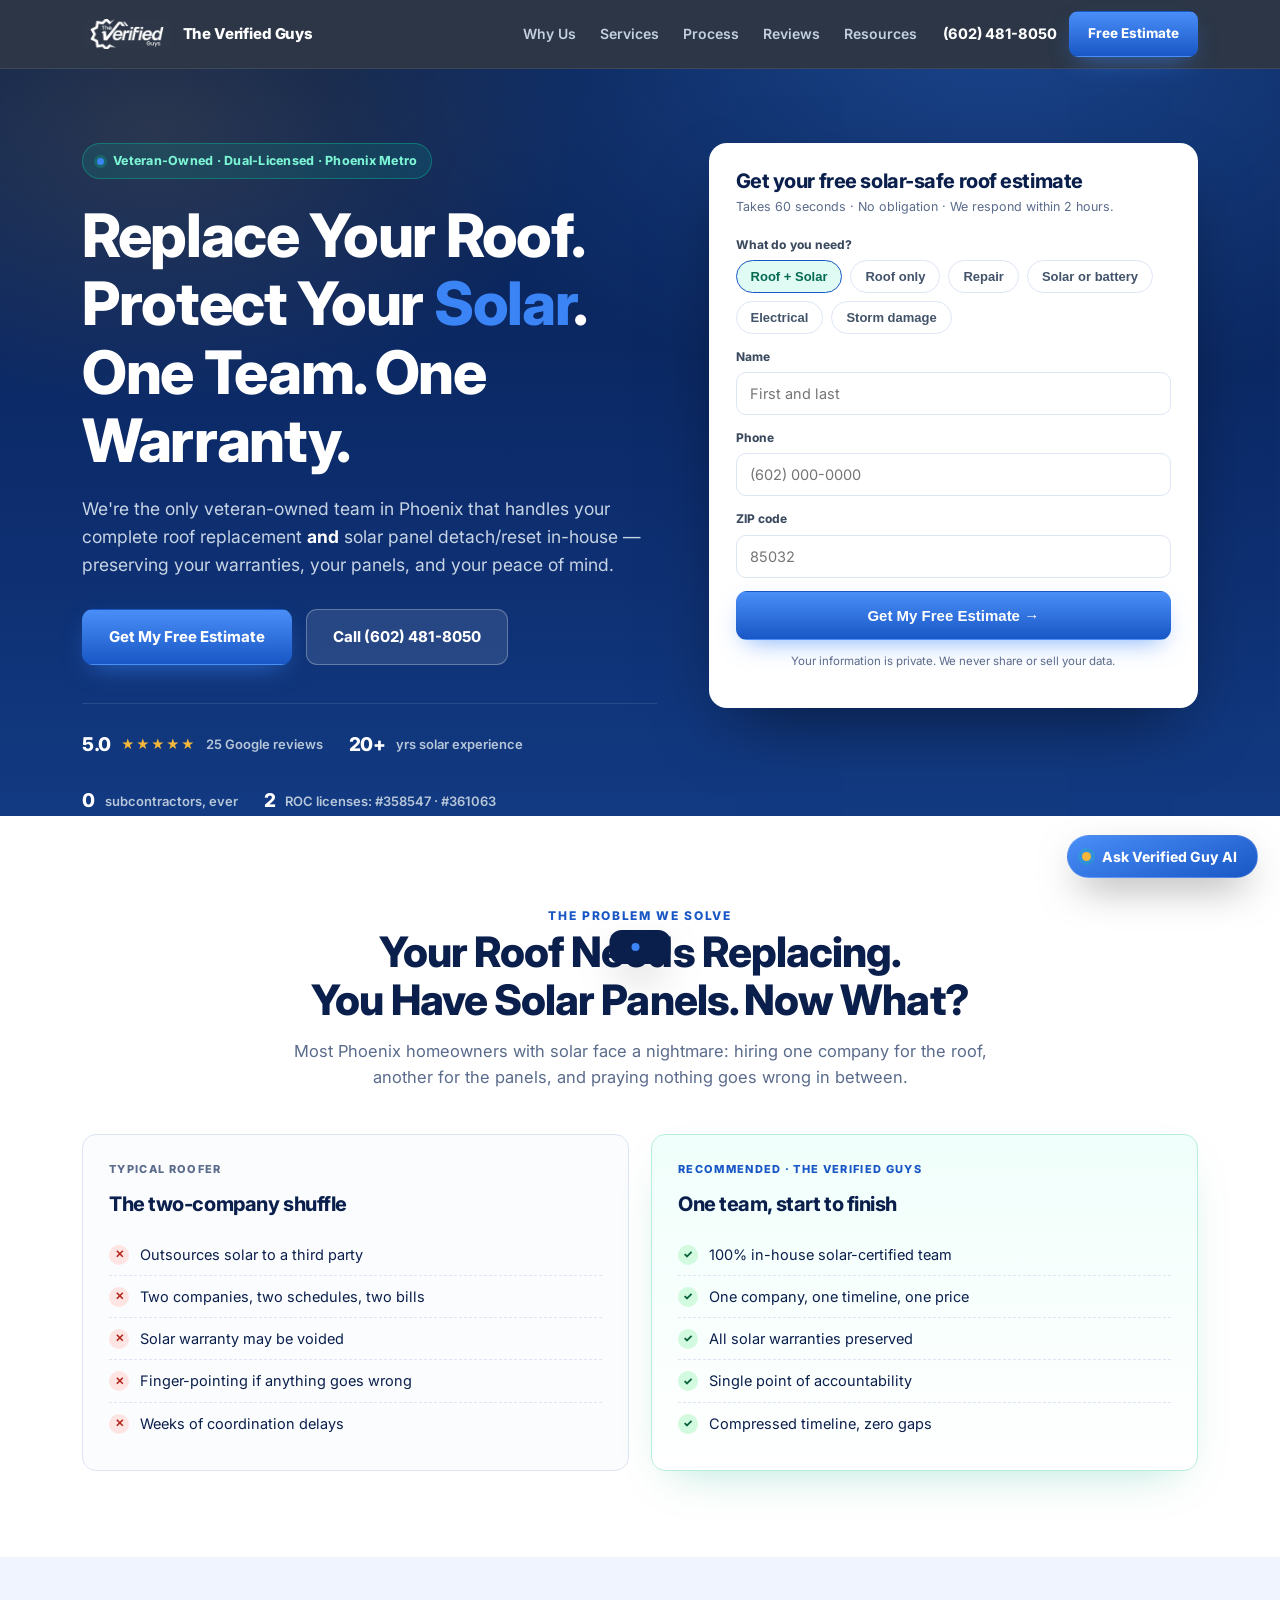
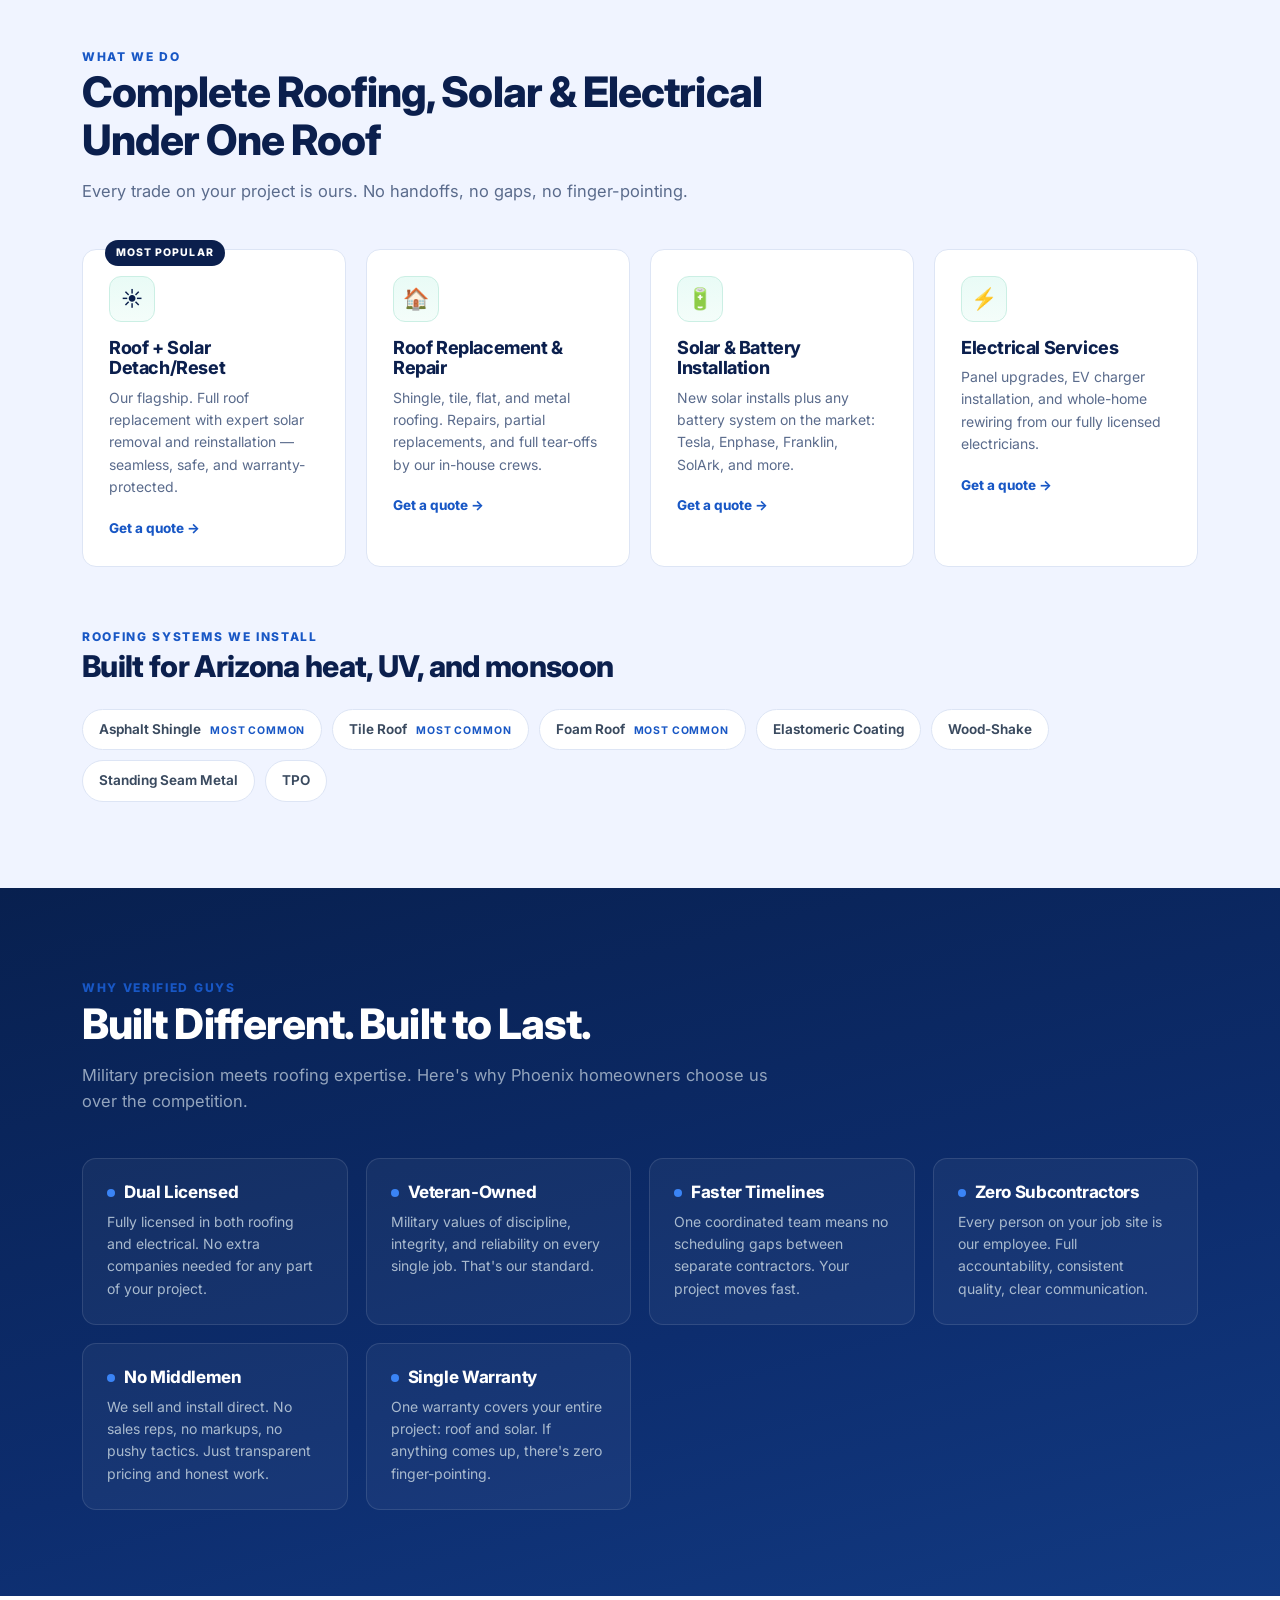
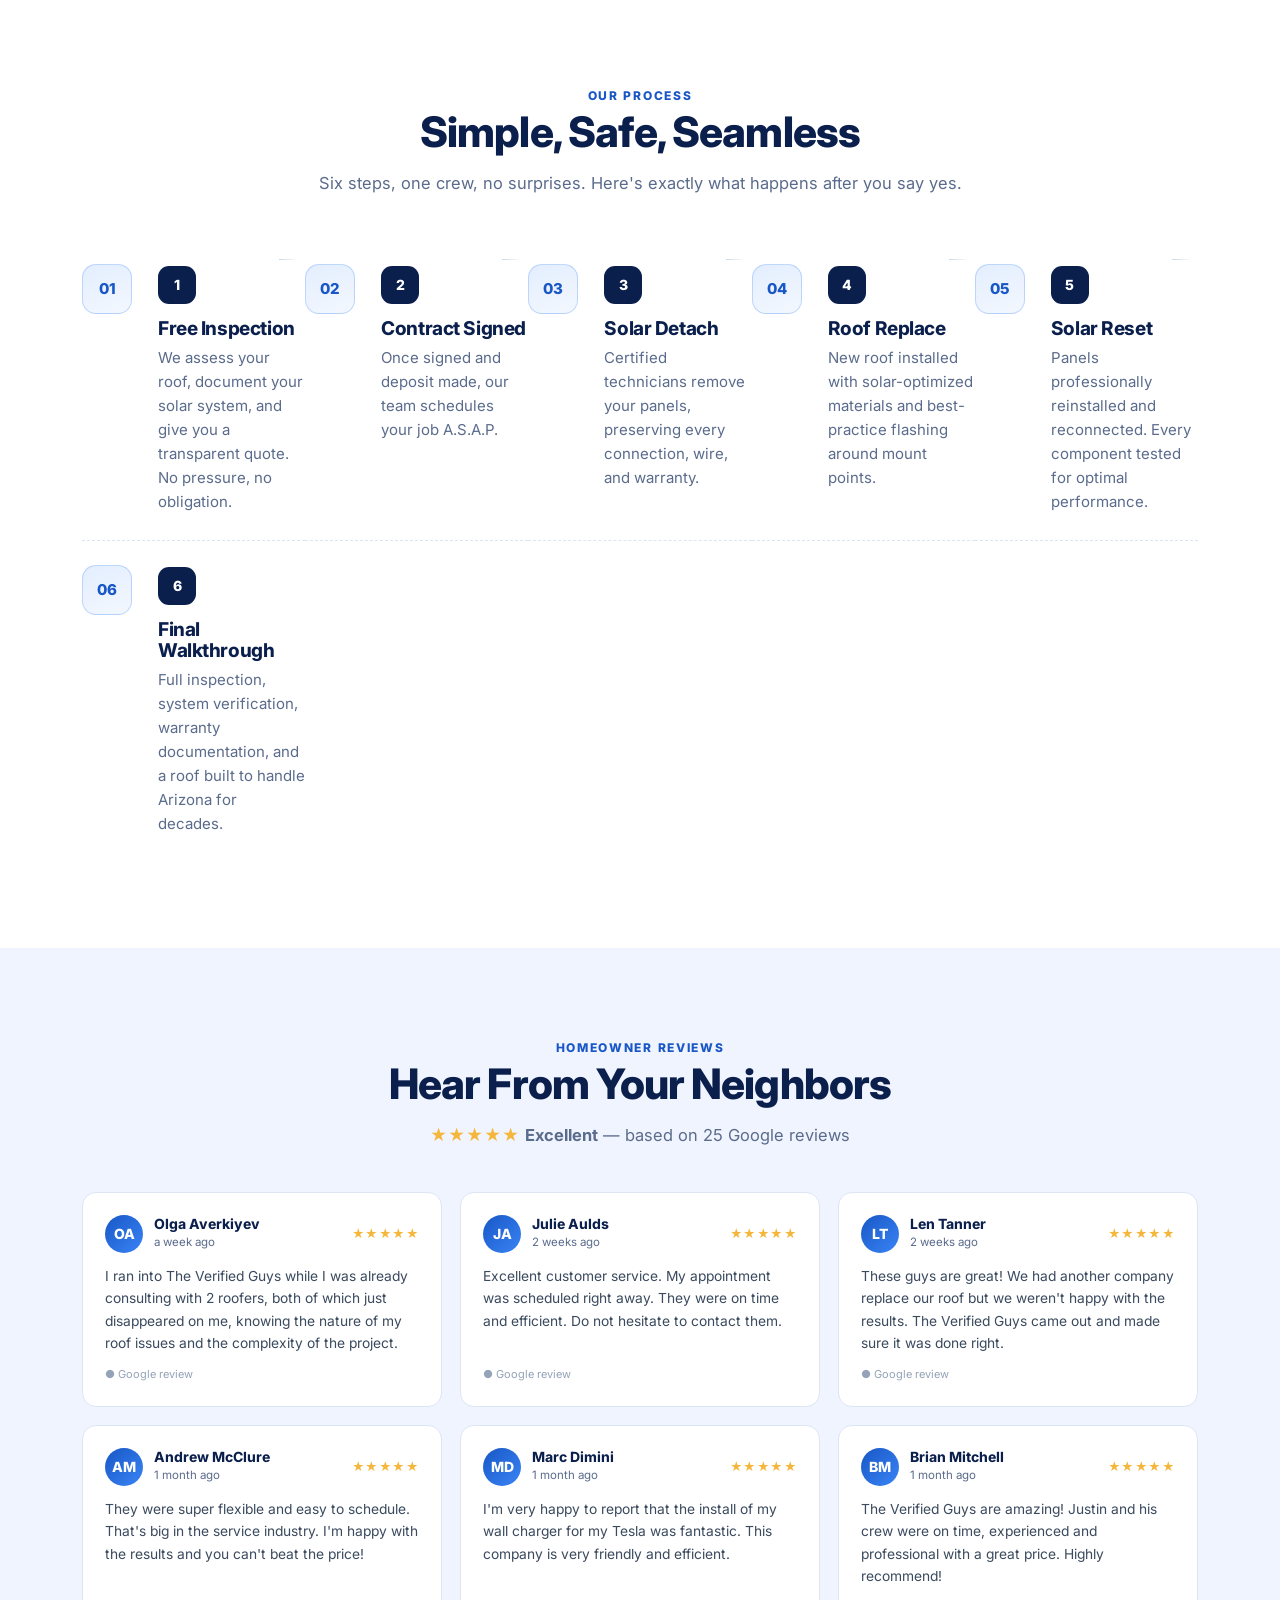
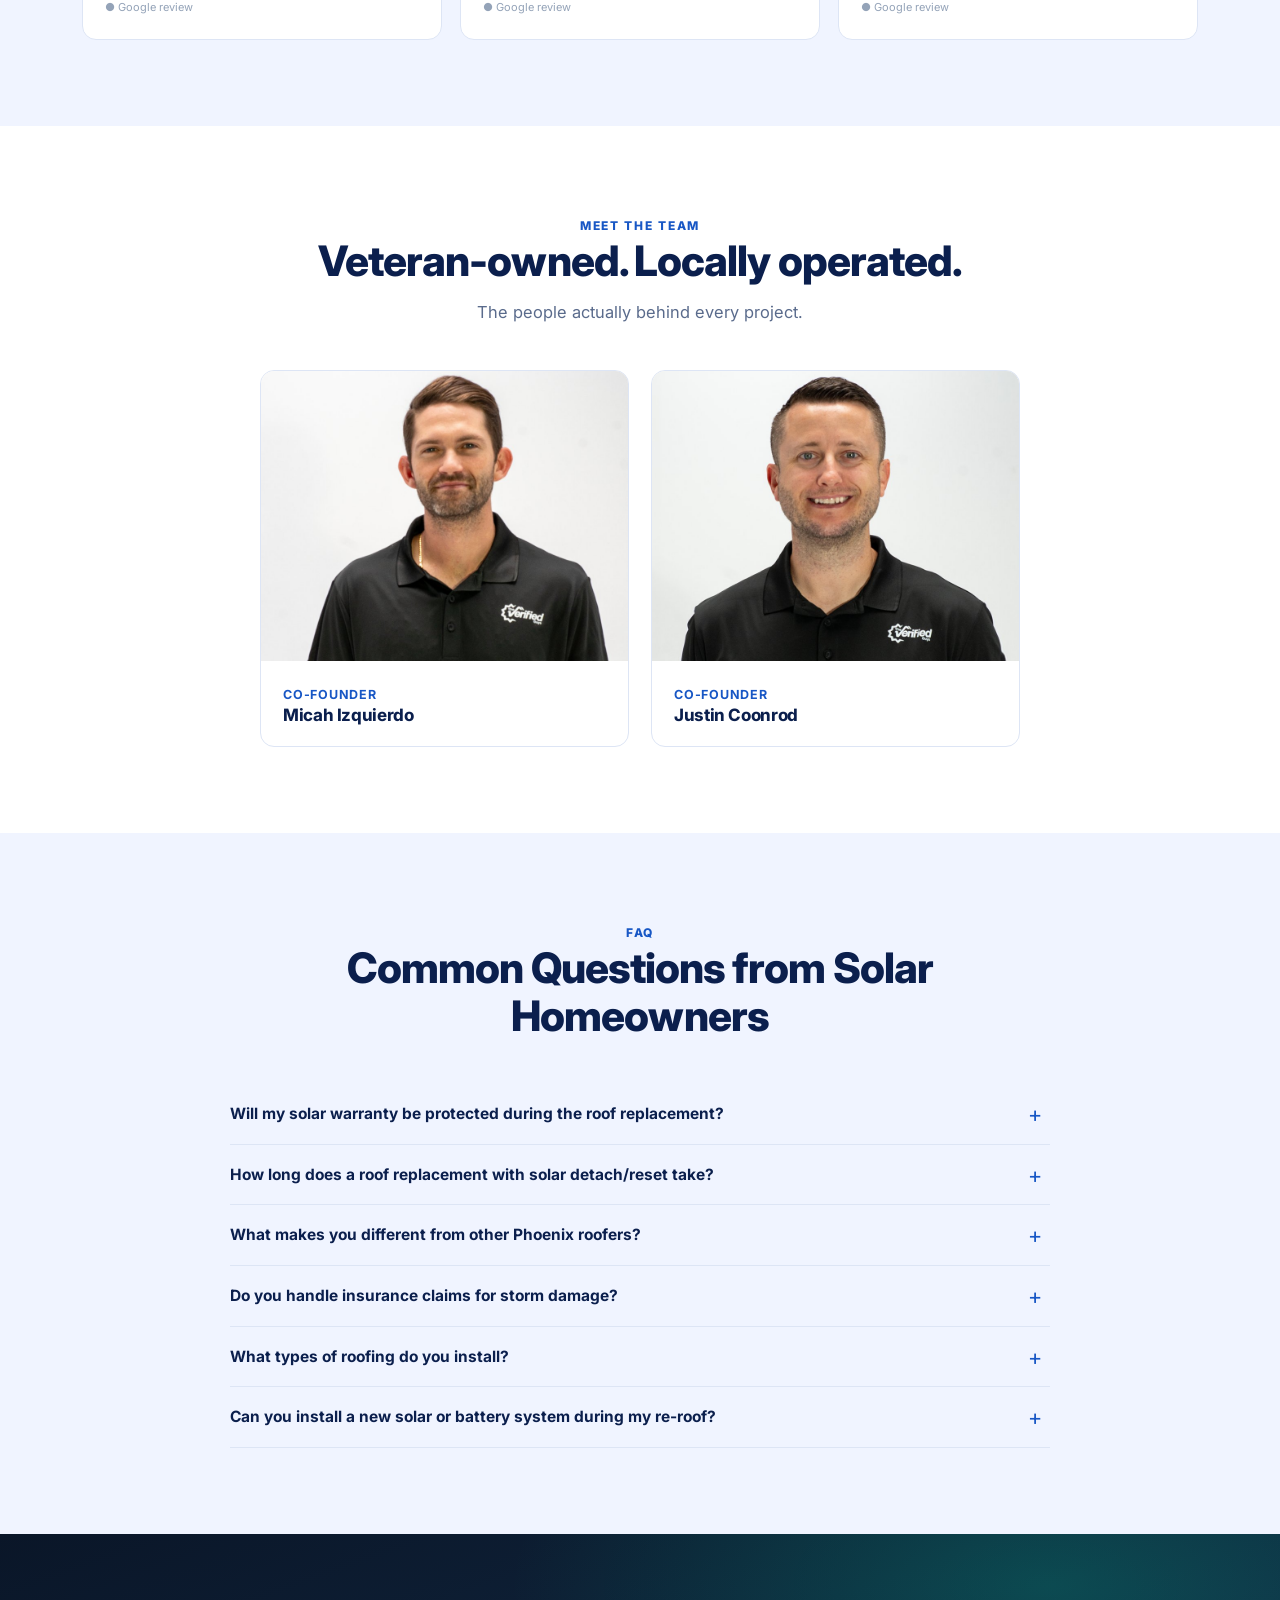
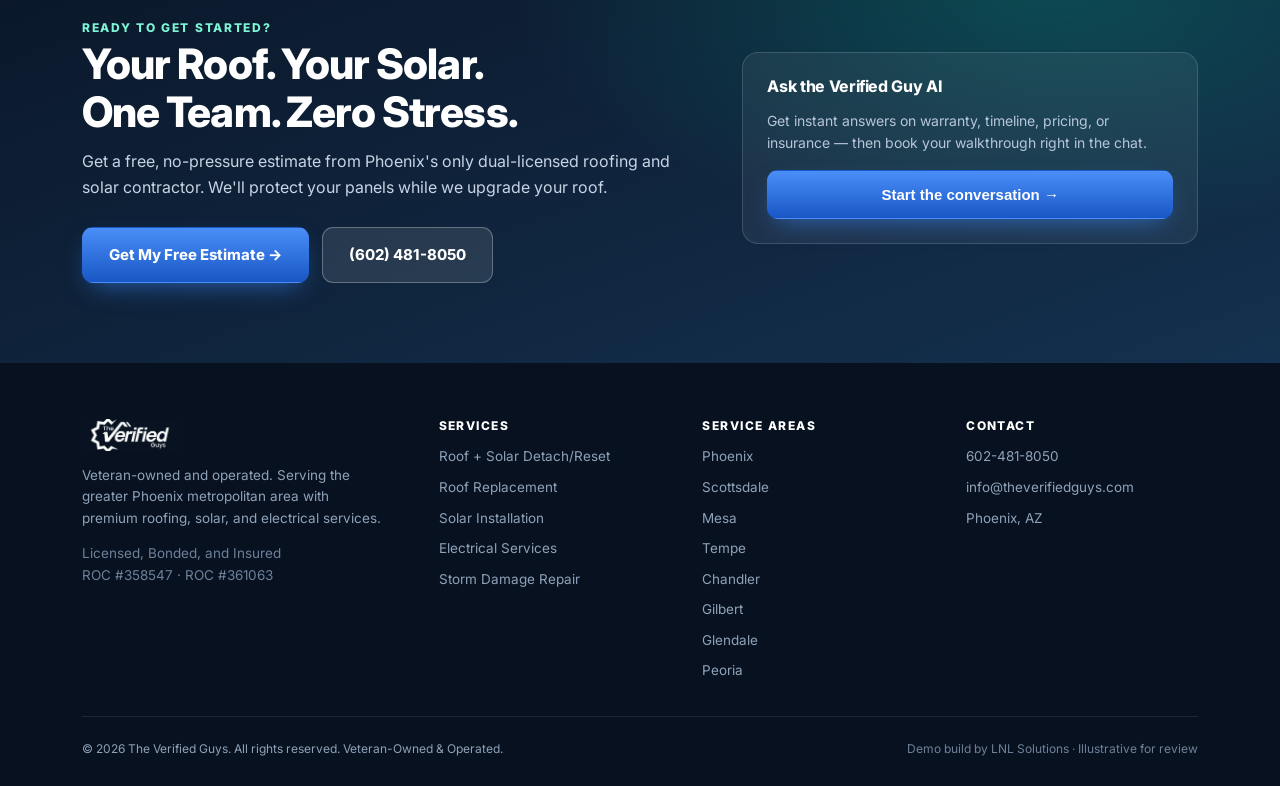
==== commit 43ccb678: "Remove dashboard from public nav; standalone gated admin portal; 3s AI chat popup on every tab; tail" ====
--- a/index.html
+++ b/index.html
@@ -39,7 +39,6 @@
       <a href="process.html">Process</a>
       <a href="reviews.html">Reviews</a>
       <a href="blog.html">Resources</a>
-      <a href="crm.html">Client Dashboard</a>
     </nav>
     <div class="nav__cta">
       <a class="nav__tel" href="tel:+16024818050">(602) 481-8050</a>
@@ -342,7 +341,7 @@
         <li><a href="tel:+16024818050">602-481-8050</a></li>
         <li><a href="mailto:info@theverifiedguys.com">info@theverifiedguys.com</a></li>
         <li>Phoenix, AZ</li>
-        <li style="margin-top:8px"><a href="crm.html">Client Dashboard →</a></li>
+        <li style="margin-top:8px"></li>
       </ul></div>
     </div>
     <div class="ft__bottom">
